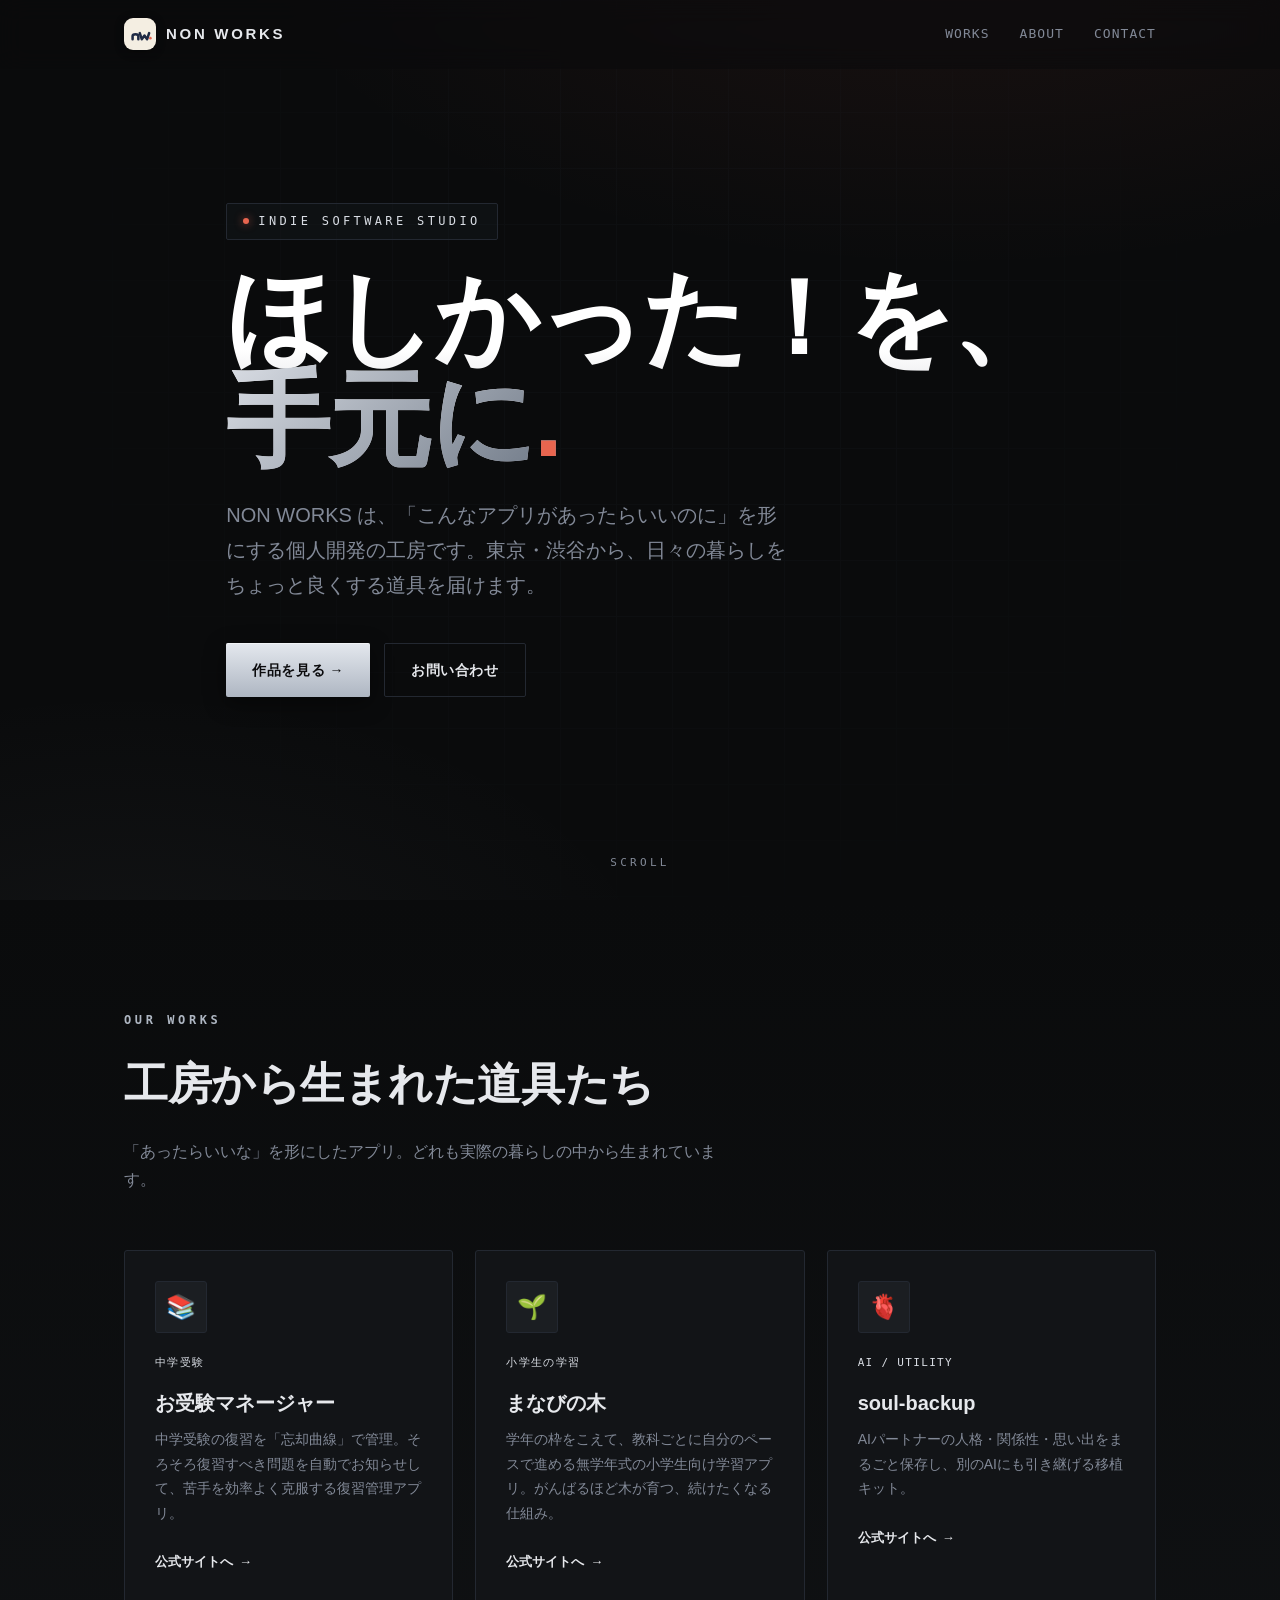
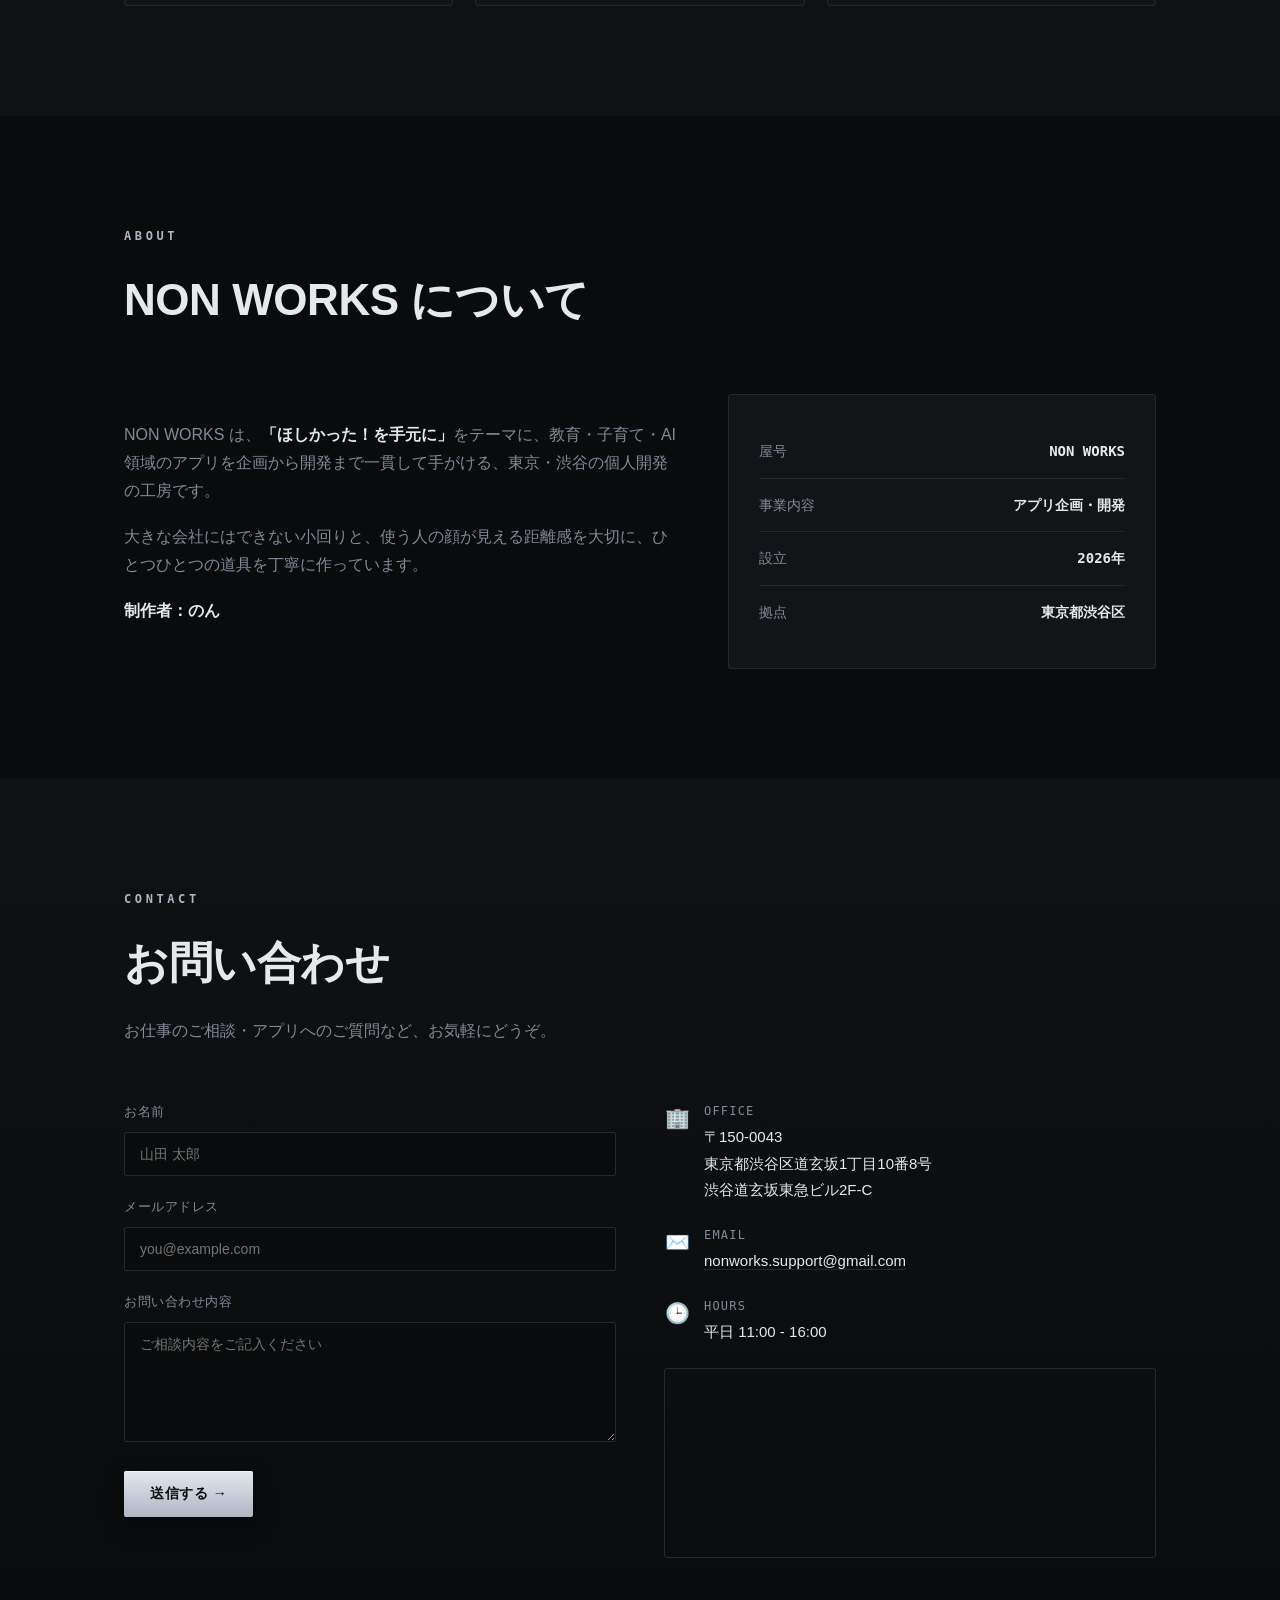
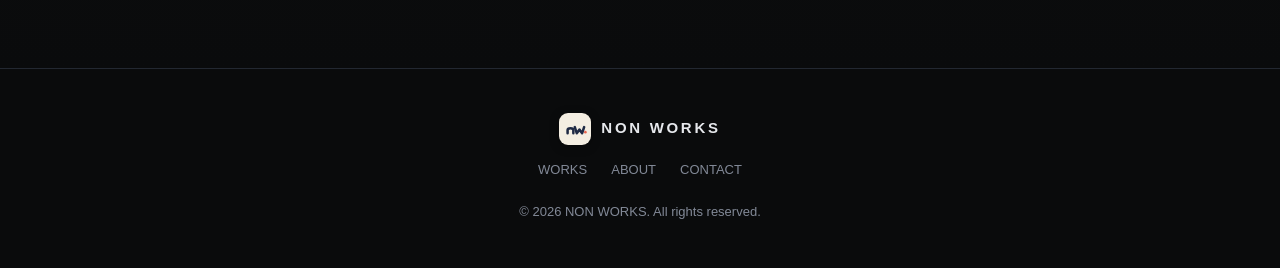
==== index.html @ 12c7c252 "フォーム送信を頑丈に：二重送信ガード・送信中はボタン無効化・15秒タイムアウト・失敗時はメール連絡先を案内 Co-Authored-By: Claude Fable 5 <noreply@anthro" ====
<!DOCTYPE html>
<html lang="ja">
<head>
<meta charset="UTF-8" />
<meta name="viewport" content="width=device-width, initial-scale=1.0" />
<meta name="color-scheme" content="dark" />
<meta name="theme-color" content="#0a0b0c" />
<title>NON WORKS ｜ ほしかった！を、手元に。個人開発の工房</title>
<meta name="description" content="NON WORKS は、東京・渋谷の個人開発の工房。お受験マネージャー・まなびの木など、日々の暮らしをちょっと良くするアプリを一つずつ丁寧に作っています。" />
<link rel="canonical" href="https://nonworks.online/" />
<meta property="og:type" content="website" />
<meta property="og:url" content="https://nonworks.online/" />
<meta property="og:title" content="NON WORKS ｜ ほしかった！を、手元に。" />
<meta property="og:description" content="東京・渋谷の個人開発の工房。暮らしをちょっと良くするアプリを一つずつ丁寧に。" />
<meta property="og:site_name" content="NON WORKS" />
<meta property="og:locale" content="ja_JP" />
<meta name="twitter:card" content="summary" />
<link rel="icon" href="data:image/svg+xml,%3Csvg xmlns='http://www.w3.org/2000/svg' viewBox='0 0 64 64'%3E%3Crect width='64' height='64' rx='14' fill='%23f4eee2'/%3E%3Cg transform='translate(0,12)' fill='none' stroke='%231f2a44' stroke-width='7' stroke-linecap='round' stroke-linejoin='round'%3E%3Cpath d='M10 34 V25 C10 18.5 26 18.5 26 25 V34'/%3E%3Cpath d='M30 17 L35.5 34 L43 24 L50.5 34 L56 17'/%3E%3C/g%3E%3Ccircle cx='59.5' cy='43' r='3.6' fill='%23e8654f'/%3E%3C/svg%3E" />
<style>
  :root{
    --bg:#0a0b0c;
    --bg-2:#0f1113;
    --panel:#121417;
    --line:#232831;
    --text:#e6e8ec;
    --muted:#828997;
    --amber:#aeb6c2;    /* steel */
    --amber-2:#d9dde4;  /* bright steel */
    --ember:#6c7684;    /* dark steel */
    --accent:#e8654f;   /* coral：ロゴの赤ドット */
    --navy:#1f2a44;     /* ロゴのネイビー */
    --cream:#f4eee2;    /* ロゴのクリーム */
    --mono:"SFMono-Regular",ui-monospace,"DejaVu Sans Mono",Consolas,"Liberation Mono",monospace;
  }
  .eyebrow,.sec-kicker,.tag,.scroll-hint,.nav-links,
  .office .office-line .t .l,.about-card .row{font-family:var(--mono)}
  *{box-sizing:border-box;margin:0;padding:0}
  html{scroll-behavior:smooth}
  body{
    background:var(--bg);
    color:var(--text);
    font-family:-apple-system,BlinkMacSystemFont,"Segoe UI","Helvetica Neue","Hiragino Sans","Noto Sans JP",Meiryo,sans-serif;
    line-height:1.75;
    -webkit-font-smoothing:antialiased;
    overflow-x:hidden;
  }
  a{color:inherit;text-decoration:none}
  .wrap{max-width:1080px;margin:0 auto;padding:0 24px}

  header{
    position:fixed;top:0;left:0;right:0;z-index:50;
    backdrop-filter:blur(12px);
    background:rgba(11,11,13,.6);
    border-bottom:1px solid transparent;
    transition:border-color .3s,background .3s;
  }
  header.scrolled{border-bottom-color:var(--line);background:rgba(11,11,13,.85)}
  .nav{display:flex;align-items:center;justify-content:space-between;height:68px}
  .brand{display:flex;align-items:center;gap:10px;font-weight:800;letter-spacing:.18em;font-size:15px}
  .brand .mark{
    width:32px;height:32px;border-radius:9px;
    background:var(--cream);
    box-shadow:0 2px 10px rgba(0,0,0,.35);
    display:grid;place-items:center;
  }
  .brand .mark svg{width:23px;height:auto;display:block}
  .nav-links{display:flex;gap:30px;font-size:13px;letter-spacing:.08em;color:var(--muted)}
  .nav-links a{transition:color .2s}
  .nav-links a:hover{color:var(--text)}
  .nav-toggle{display:none;background:none;border:0;color:var(--text);font-size:22px;cursor:pointer}
  @media(max-width:720px){
    .nav-links{display:none}
    .nav-toggle{display:block}
  }

  .hero{
    position:relative;min-height:100vh;display:flex;align-items:center;
    background:
      radial-gradient(1200px 600px at 75% -10%, rgba(232,101,79,.08), transparent 60%),
      radial-gradient(900px 500px at 10% 110%, rgba(174,182,194,.05), transparent 60%),
      var(--bg);
    overflow:hidden;
  }
  .hero::before{
    content:"";position:absolute;inset:0;
    background-image:linear-gradient(var(--line) 1px,transparent 1px),linear-gradient(90deg,var(--line) 1px,transparent 1px);
    background-size:56px 56px;
    opacity:.14;-webkit-mask-image:radial-gradient(circle at 50% 40%,#000 30%,transparent 75%);mask-image:radial-gradient(circle at 50% 40%,#000 30%,transparent 75%);
  }
  .hero-inner{position:relative;z-index:2}
  .eyebrow{
    display:inline-flex;align-items:center;gap:9px;
    font-size:12px;letter-spacing:.28em;color:var(--amber-2);
    border:1px solid var(--line);border-radius:2px;padding:7px 16px;margin-bottom:28px;
    background:rgba(111,155,176,.04);
  }
  .eyebrow .dot{width:6px;height:6px;border-radius:50%;background:var(--accent);box-shadow:0 0 8px rgba(232,101,79,.7)}
  h1.hero-title{
    font-size:clamp(48px,9vw,104px);line-height:.98;font-weight:900;letter-spacing:-.02em;text-wrap:balance;
    background:linear-gradient(180deg,#fff 40%,#b9b9c4);
    -webkit-background-clip:text;background-clip:text;color:transparent;
  }
  h1.hero-title .amber{
    background:linear-gradient(135deg,var(--amber-2),var(--ember));
    -webkit-background-clip:text;background-clip:text;color:transparent;
  }
  h1.hero-title .dotmark{-webkit-text-fill-color:var(--accent);color:var(--accent)}
  .hero-sub{margin-top:26px;font-size:clamp(15px,2.4vw,20px);color:var(--muted);max-width:560px}
  .hero-cta{margin-top:40px;display:flex;gap:14px;flex-wrap:wrap}
  .btn{
    display:inline-flex;align-items:center;gap:8px;
    padding:14px 26px;border-radius:2px;font-size:14px;font-weight:700;letter-spacing:.04em;cursor:pointer;
    transition:transform .15s,box-shadow .25s,background .2s,border-color .2s;
  }
  .btn-primary{background:linear-gradient(180deg,#e4e8ee,#aeb6c2);color:#0b0b0d;border:0;box-shadow:0 6px 22px rgba(0,0,0,.45),inset 0 1px 0 rgba(255,255,255,.5)}
  .btn-primary:hover{transform:translateY(-2px);box-shadow:0 10px 30px rgba(0,0,0,.6),inset 0 1px 0 rgba(255,255,255,.5)}
  .btn-ghost{border:1px solid var(--line);color:var(--text)}
  .btn-ghost:hover{border-color:var(--amber);transform:translateY(-2px)}
  .scroll-hint{position:absolute;bottom:28px;left:50%;transform:translateX(-50%);font-size:11px;letter-spacing:.3em;color:var(--muted);z-index:2}

  section{padding:110px 0;position:relative}
  .sec-head{margin-bottom:56px}
  .sec-kicker{font-size:12px;letter-spacing:.3em;color:var(--amber);font-weight:700;margin-bottom:14px}
  .sec-title{font-size:clamp(28px,5vw,44px);font-weight:800;letter-spacing:-.01em;text-wrap:balance}
  .sec-desc{margin-top:16px;color:var(--muted);max-width:600px}

  #works{background:linear-gradient(180deg,var(--bg),var(--bg-2))}
  .works-grid{display:grid;grid-template-columns:repeat(auto-fill,minmax(300px,1fr));gap:22px}
  .card{
    position:relative;background:var(--panel);border:1px solid var(--line);border-radius:3px;
    padding:30px;overflow:hidden;transition:transform .25s,border-color .25s;
  }
  .card::after{content:"";position:absolute;inset:0;border-radius:3px;padding:1px;
    background:linear-gradient(135deg,rgba(190,198,210,.5),transparent 45%);
    -webkit-mask:linear-gradient(#000 0 0) content-box,linear-gradient(#000 0 0);
    -webkit-mask-composite:xor;mask-composite:exclude;opacity:0;transition:opacity .25s}
  .card:hover{transform:translateY(-6px);border-color:transparent}
  .card:hover::after{opacity:1}
  .card-ico{width:52px;height:52px;border-radius:3px;display:grid;place-items:center;font-size:24px;margin-bottom:20px;
    background:rgba(174,182,194,.06);border:1px solid var(--line)}
  .card h3{font-size:20px;font-weight:800;margin-bottom:6px}
  .card .tag{font-size:11px;letter-spacing:.12em;color:var(--amber-2);text-transform:uppercase;margin-bottom:14px;display:block}
  .card p{font-size:14px;color:var(--muted);margin-bottom:22px}
  .card .link{font-size:13px;font-weight:700;color:var(--text);display:inline-flex;align-items:center;gap:6px}
  .card .link .arrow{transition:transform .2s}
  .card:hover .link .arrow{transform:translateX(4px)}

  .about-grid{display:grid;grid-template-columns:1.3fr 1fr;gap:48px;align-items:center}
  @media(max-width:820px){.about-grid{grid-template-columns:1fr;gap:32px}}
  .about-text p{color:var(--muted);margin-bottom:18px}
  .about-text strong{color:var(--text)}
  .about-card{background:var(--panel);border:1px solid var(--line);border-radius:3px;padding:30px}
  .about-card .row{display:flex;justify-content:space-between;padding:14px 0;border-bottom:1px solid var(--line);font-size:14px}
  .about-card .row:last-child{border-bottom:0}
  .about-card .row .k{color:var(--muted)}
  .about-card .row .v{font-weight:700}

  #contact{background:linear-gradient(180deg,var(--bg-2),var(--bg))}
  .contact-grid{display:grid;grid-template-columns:1fr 1fr;gap:48px}
  @media(max-width:820px){.contact-grid{grid-template-columns:1fr;gap:40px}}
  .field{margin-bottom:20px}
  .field label{display:block;font-size:13px;color:var(--muted);margin-bottom:8px;letter-spacing:.04em}
  .field input,.field textarea{
    width:100%;background:var(--bg);border:1px solid var(--line);border-radius:2px;
    padding:13px 15px;color:var(--text);font-size:14px;font-family:inherit;transition:border-color .2s;
  }
  .field input:focus,.field textarea:focus{outline:none;border-color:var(--accent)}
  .field textarea{resize:vertical;min-height:120px}
  .form-status{margin-top:14px;font-size:13px;min-height:1.2em;line-height:1.6}
  .form-status.sending{color:var(--muted)}
  .form-status.ok{color:#5fbf8f}
  .form-status.err{color:var(--accent)}
  .office .office-line{display:flex;gap:14px;margin-bottom:22px}
  .office .office-line .ico{font-size:20px;width:26px;flex:none;text-align:center}
  .office .office-line .t .l{font-size:12px;color:var(--muted);letter-spacing:.1em;margin-bottom:2px}
  .office .office-line .t .d{font-size:15px}
  .office .office-line .t .d a{border-bottom:1px solid var(--line);transition:border-color .2s}
  .office .office-line .t .d a:hover{border-color:var(--accent)}
  .map{margin-top:12px;width:100%;height:190px;border:1px solid var(--line);border-radius:3px;display:block}

  footer{border-top:1px solid var(--line);padding:44px 0;text-align:center;color:var(--muted);font-size:13px}
  footer .brand{justify-content:center;margin-bottom:14px;color:var(--text)}
  footer .fnav{display:flex;gap:24px;justify-content:center;margin-bottom:20px;font-size:13px}
  footer .fnav a:hover{color:var(--text)}

  .reveal{opacity:0;transform:translateY(24px);transition:opacity .7s ease,transform .7s ease}
  .reveal.in{opacity:1;transform:none}
  @media(prefers-reduced-motion:reduce){.reveal{opacity:1;transform:none;transition:none}html{scroll-behavior:auto}}
  :focus-visible{outline:2px solid var(--accent);outline-offset:2px}
</style>
</head>
<body>

<header id="hdr">
  <div class="wrap nav">
    <a href="#top" class="brand"><span class="mark" aria-hidden="true"><svg viewBox="0 0 64 40" xmlns="http://www.w3.org/2000/svg"><g fill="none" stroke="#1f2a44" stroke-width="7" stroke-linecap="round" stroke-linejoin="round"><path d="M10 34 V25 C10 18.5 26 18.5 26 25 V34"/><path d="M30 17 L35.5 34 L43 24 L50.5 34 L56 17"/></g><circle cx="59.5" cy="31" r="3.6" fill="#e8654f"/></svg></span> NON&nbsp;WORKS</a>
    <nav class="nav-links">
      <a href="#works">WORKS</a>
      <a href="#about">ABOUT</a>
      <a href="#contact">CONTACT</a>
    </nav>
    <button class="nav-toggle" aria-label="menu" onclick="document.querySelector('.nav-links').style.display='flex'">≡</button>
  </div>
</header>

<section class="hero" id="top">
  <div class="wrap hero-inner">
    <div class="eyebrow"><span class="dot"></span> INDIE SOFTWARE STUDIO</div>
    <h1 class="hero-title">ほしかった！を、<br><span class="amber">手元に<span class="dotmark">.</span></span></h1>
    <p class="hero-sub">NON WORKS は、「こんなアプリがあったらいいのに」を形にする個人開発の工房です。東京・渋谷から、日々の暮らしをちょっと良くする道具を届けます。</p>
    <div class="hero-cta">
      <a href="#works" class="btn btn-primary">作品を見る →</a>
      <a href="#contact" class="btn btn-ghost">お問い合わせ</a>
    </div>
  </div>
  <div class="scroll-hint">SCROLL</div>
</section>

<section id="works">
  <div class="wrap">
    <div class="sec-head reveal">
      <div class="sec-kicker">OUR WORKS</div>
      <h2 class="sec-title">工房から生まれた道具たち</h2>
      <p class="sec-desc">「あったらいいな」を形にしたアプリ。どれも実際の暮らしの中から生まれています。</p>
    </div>
    <div class="works-grid">
      <div class="card reveal">
        <div class="card-ico">📚</div>
        <span class="tag">中学受験</span>
        <h3>お受験マネージャー</h3>
        <p>中学受験の復習を「忘却曲線」で管理。そろそろ復習すべき問題を自動でお知らせして、苦手を効率よく克服する復習管理アプリ。</p>
        <a href="https://ojuken-manager.com/" target="_blank" rel="noopener" class="link">公式サイトへ <span class="arrow">→</span></a>
      </div>
      <div class="card reveal">
        <div class="card-ico">🌱</div>
        <span class="tag">小学生の学習</span>
        <h3>まなびの木</h3>
        <p>学年の枠をこえて、教科ごとに自分のペースで進める無学年式の小学生向け学習アプリ。がんばるほど木が育つ、続けたくなる仕組み。</p>
        <a href="https://manabinoki.net/" target="_blank" rel="noopener" class="link">公式サイトへ <span class="arrow">→</span></a>
      </div>
      <div class="card reveal">
        <div class="card-ico">🫀</div>
        <span class="tag">AI / Utility</span>
        <h3>soul-backup</h3>
        <p>AIパートナーの人格・関係性・思い出をまるごと保存し、別のAIにも引き継げる移植キット。</p>
        <a href="https://soul-backup.vercel.app" target="_blank" rel="noopener" class="link">公式サイトへ <span class="arrow">→</span></a>
      </div>
    </div>
  </div>
</section>

<section id="about">
  <div class="wrap">
    <div class="sec-head reveal">
      <div class="sec-kicker">ABOUT</div>
      <h2 class="sec-title">NON WORKS について</h2>
    </div>
    <div class="about-grid">
      <div class="about-text reveal">
        <p>NON WORKS は、<strong>「ほしかった！を手元に」</strong>をテーマに、教育・子育て・AI領域のアプリを企画から開発まで一貫して手がける、東京・渋谷の個人開発の工房です。</p>
        <p>大きな会社にはできない小回りと、使う人の顔が見える距離感を大切に、ひとつひとつの道具を丁寧に作っています。</p>
        <p><strong>制作者：のん</strong></p>
      </div>
      <div class="about-card reveal">
        <div class="row"><span class="k">屋号</span><span class="v">NON WORKS</span></div>
        <div class="row"><span class="k">事業内容</span><span class="v">アプリ企画・開発</span></div>
        <div class="row"><span class="k">設立</span><span class="v">2026年</span></div>
        <div class="row"><span class="k">拠点</span><span class="v">東京都渋谷区</span></div>
      </div>
    </div>
  </div>
</section>

<section id="contact">
  <div class="wrap">
    <div class="sec-head reveal">
      <div class="sec-kicker">CONTACT</div>
      <h2 class="sec-title">お問い合わせ</h2>
      <p class="sec-desc">お仕事のご相談・アプリへのご質問など、お気軽にどうぞ。</p>
    </div>
    <div class="contact-grid">
      <form id="contactForm" class="reveal" action="https://formspree.io/f/xkodzlnw" method="POST">
        <div class="field"><label for="cf-name">お名前</label><input id="cf-name" type="text" name="name" placeholder="山田 太郎" required></div>
        <div class="field"><label for="cf-email">メールアドレス</label><input id="cf-email" type="email" name="email" placeholder="you@example.com" required></div>
        <div class="field"><label for="cf-msg">お問い合わせ内容</label><textarea id="cf-msg" name="message" placeholder="ご相談内容をご記入ください" required></textarea></div>
        <input type="hidden" name="_subject" value="NON WORKS お問い合わせ">
        <input type="text" name="_gotcha" style="display:none" tabindex="-1" autocomplete="off">
        <button type="submit" class="btn btn-primary">送信する →</button>
        <p id="formStatus" class="form-status" role="status" aria-live="polite"></p>
      </form>
      <div class="office reveal">
        <div class="office-line">
          <div class="ico">🏢</div>
          <div class="t"><div class="l">OFFICE</div><div class="d">〒150-0043<br>東京都渋谷区道玄坂1丁目10番8号<br>渋谷道玄坂東急ビル2F-C</div></div>
        </div>
        <div class="office-line">
          <div class="ico">✉️</div>
          <div class="t"><div class="l">EMAIL</div><div class="d"><a href="mailto:nonworks.support@gmail.com">nonworks.support@gmail.com</a></div></div>
        </div>
        <div class="office-line">
          <div class="ico">🕒</div>
          <div class="t"><div class="l">HOURS</div><div class="d">平日 11:00 - 16:00</div></div>
        </div>
        <iframe class="map" title="NON WORKS 所在地マップ" loading="lazy" referrerpolicy="no-referrer-when-downgrade" src="https://maps.google.com/maps?q=%E6%9D%B1%E4%BA%AC%E9%83%BD%E6%B8%8B%E8%B0%B7%E5%8C%BA%E9%81%93%E7%8E%84%E5%9D%821-10-8&z=16&output=embed"></iframe>
      </div>
    </div>
  </div>
</section>

<footer>
  <div class="wrap">
    <div class="brand" style="display:flex;align-items:center;gap:10px"><span class="mark" aria-hidden="true"><svg viewBox="0 0 64 40" xmlns="http://www.w3.org/2000/svg"><g fill="none" stroke="#1f2a44" stroke-width="7" stroke-linecap="round" stroke-linejoin="round"><path d="M10 34 V25 C10 18.5 26 18.5 26 25 V34"/><path d="M30 17 L35.5 34 L43 24 L50.5 34 L56 17"/></g><circle cx="59.5" cy="31" r="3.6" fill="#e8654f"/></svg></span> NON WORKS</div>
    <div class="fnav">
      <a href="#works">WORKS</a>
      <a href="#about">ABOUT</a>
      <a href="#contact">CONTACT</a>
    </div>
    <div>© <span id="yr"></span> NON WORKS. All rights reserved.</div>
  </div>
</footer>

<script>
  const hdr=document.getElementById('hdr');
  addEventListener('scroll',()=>hdr.classList.toggle('scrolled',scrollY>20));
  document.getElementById('yr').textContent=new Date().getFullYear();
  const io=new IntersectionObserver((es)=>es.forEach(e=>{if(e.isIntersecting){e.target.classList.add('in');io.unobserve(e.target)}}),{threshold:.15});
  document.querySelectorAll('.reveal').forEach(el=>io.observe(el));

  // お問い合わせフォーム（Formspree・AJAX送信）
  const cForm=document.getElementById('contactForm');
  const cStatus=document.getElementById('formStatus');
  const cBtn=cForm.querySelector('button[type="submit"]');
  cForm.addEventListener('submit',async(e)=>{
    e.preventDefault();
    if(cBtn.disabled)return; // 二重送信ガード
    cBtn.disabled=true;const btnLabel=cBtn.textContent;cBtn.textContent='送信中…';
    cStatus.className='form-status sending';cStatus.textContent='送信中…';
    try{
      const ctrl=new AbortController();
      const timer=setTimeout(()=>ctrl.abort(),15000); // 15秒で諦めて案内を出す
      const res=await fetch(cForm.action,{method:'POST',body:new FormData(cForm),headers:{Accept:'application/json'},signal:ctrl.signal});
      clearTimeout(timer);
      if(res.ok){
        cStatus.className='form-status ok';
        cStatus.textContent='送信しました！お問い合わせありがとうございます。折り返しご連絡いたします。';
        cForm.reset();
      }else{
        const d=await res.json().catch(()=>({}));
        cStatus.className='form-status err';
        cStatus.textContent=(d.errors&&d.errors.map(x=>x.message).join(' '))||'送信に失敗しました。お手数ですが、メール（nonworks.support@gmail.com）でもご連絡いただけます。';
      }
    }catch(_){
      cStatus.className='form-status err';
      cStatus.textContent='通信エラーが発生しました。お手数ですが、再読み込みして再度お試しいただくか、メール（nonworks.support@gmail.com）にご連絡ください。';
    }finally{
      cBtn.disabled=false;cBtn.textContent=btnLabel;
    }
  });
</script>
</body>
</html>
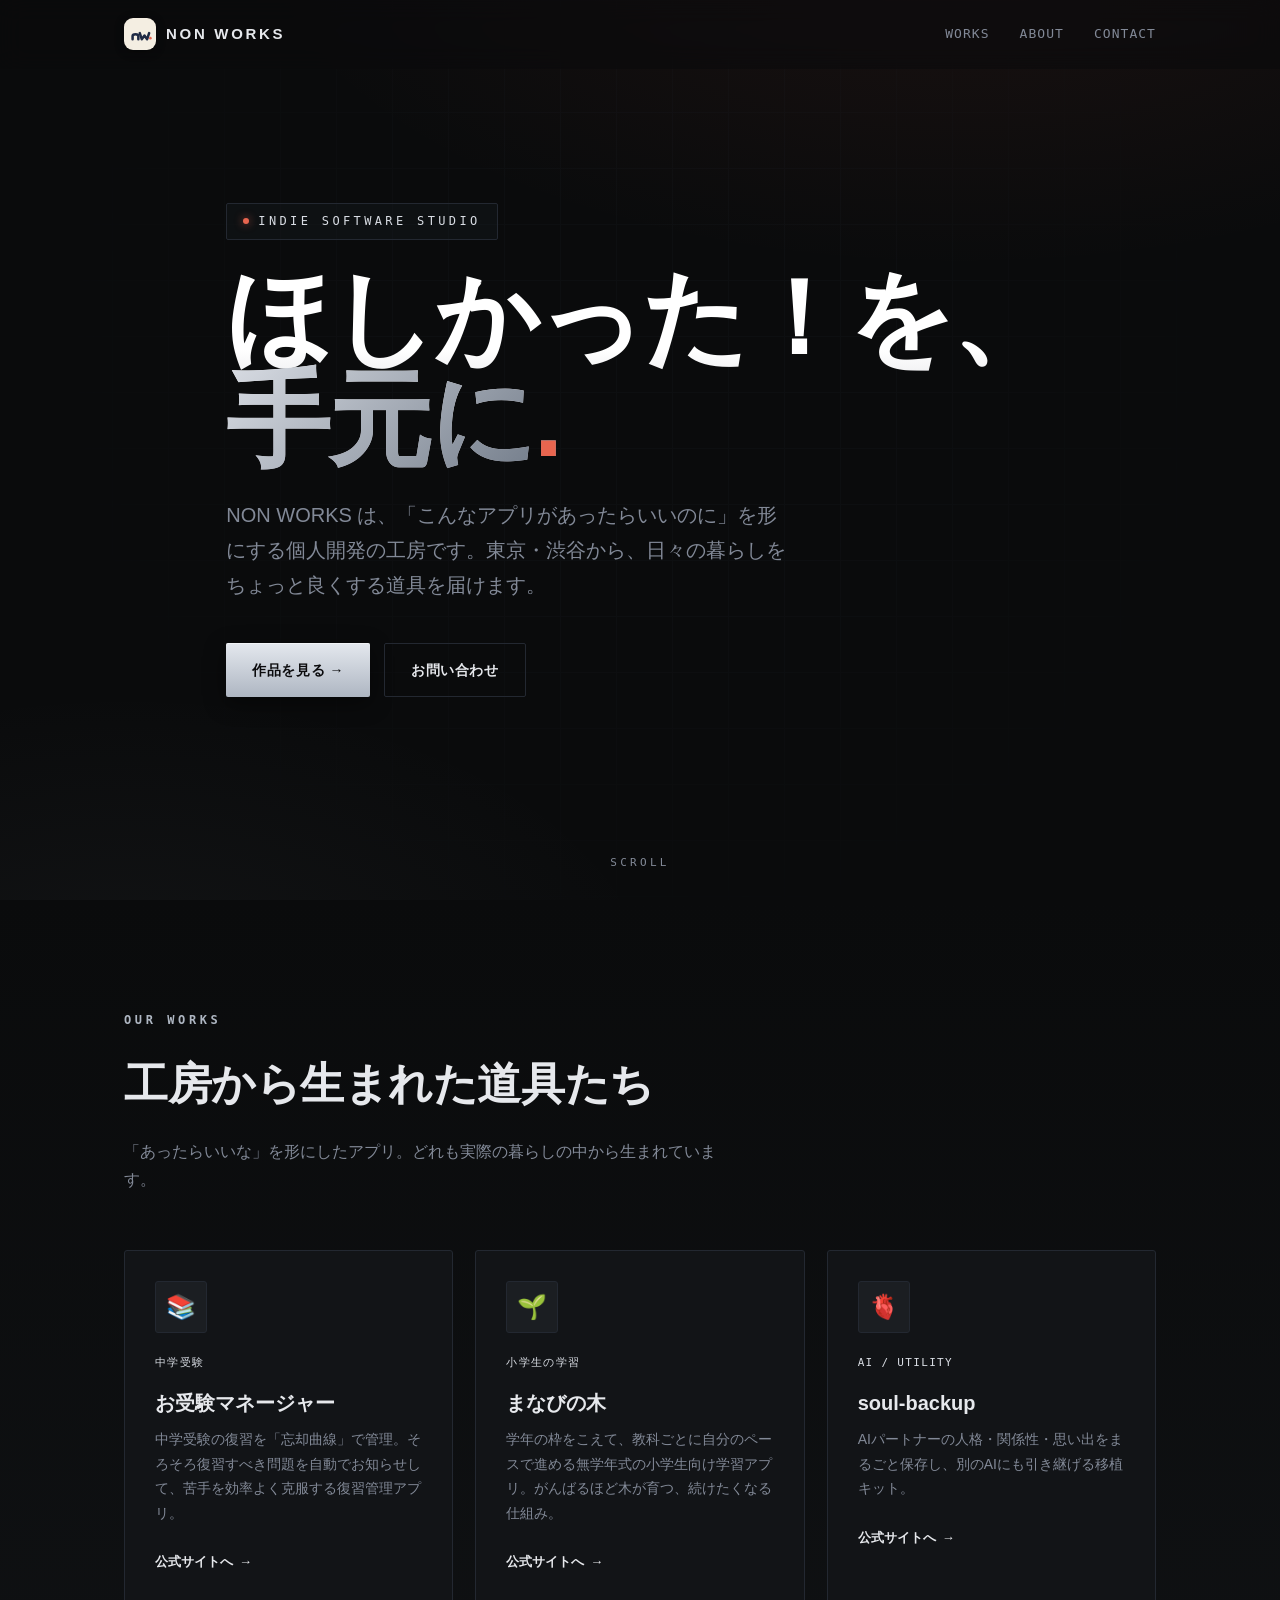
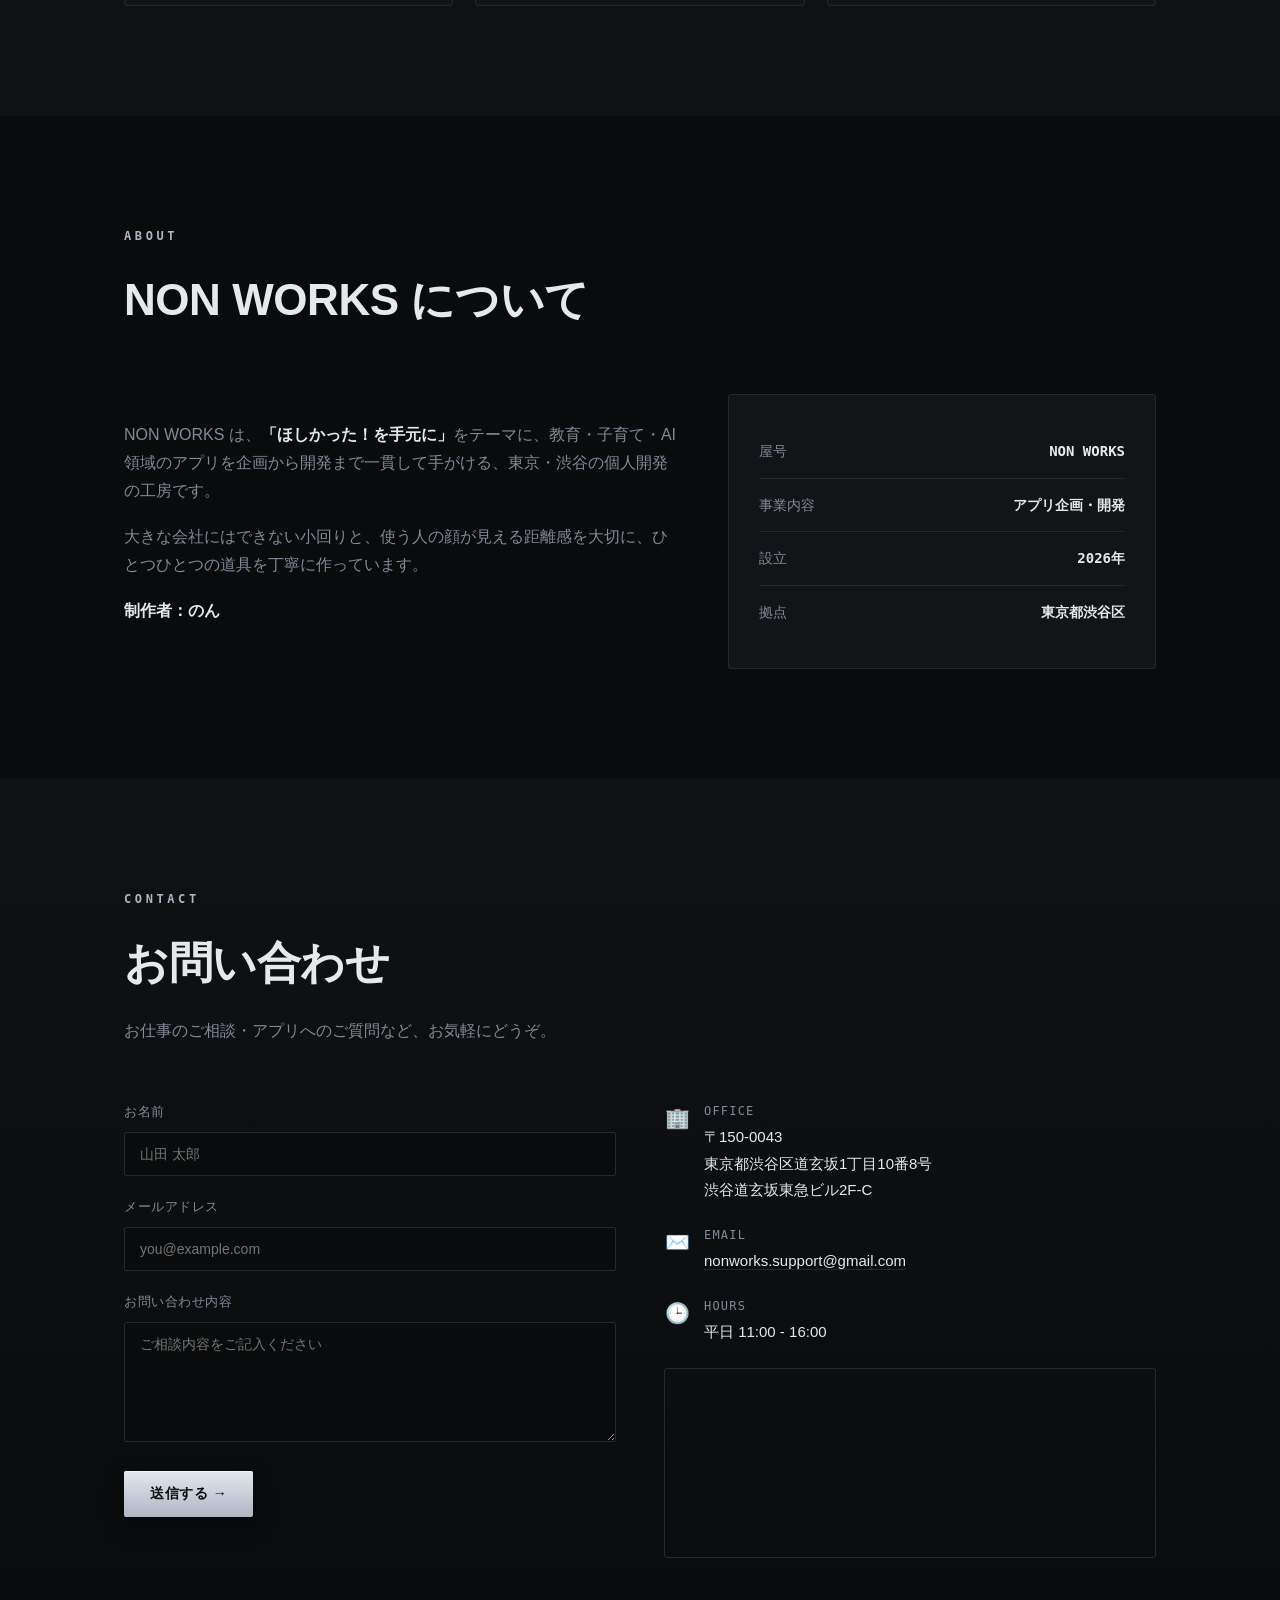
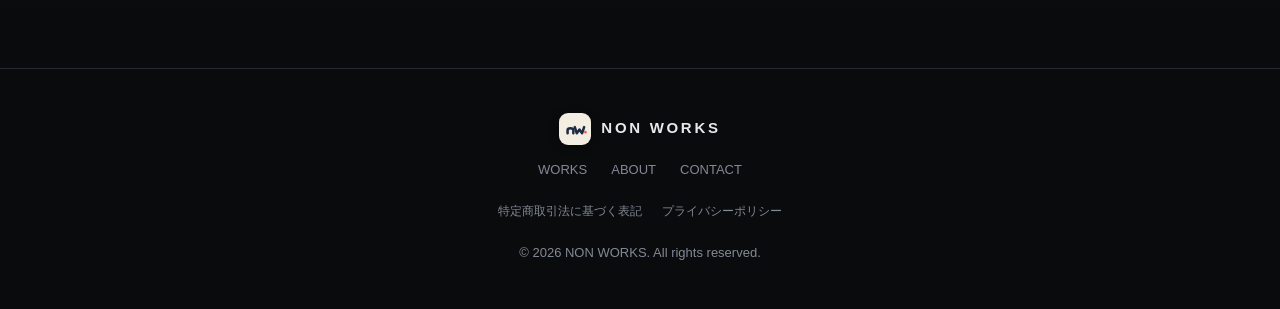
==== commit 03d070ec: "ストア審査対応：特定商取引法に基づく表記・プライバシーポリシーの各ページを追加し、フッターにリンクを設置 Co-Authored-By: Claude Fable 5 <noreply@anthrop" ====
--- a/index.html
+++ b/index.html
@@ -182,6 +182,7 @@
   footer .brand{justify-content:center;margin-bottom:14px;color:var(--text)}
   footer .fnav{display:flex;gap:24px;justify-content:center;margin-bottom:20px;font-size:13px}
   footer .fnav a:hover{color:var(--text)}
+  footer .flegal{font-size:12px;color:var(--muted);gap:20px;flex-wrap:wrap}
 
   .reveal{opacity:0;transform:translateY(24px);transition:opacity .7s ease,transform .7s ease}
   .reveal.in{opacity:1;transform:none}
@@ -314,6 +315,10 @@
       <a href="#works">WORKS</a>
       <a href="#about">ABOUT</a>
       <a href="#contact">CONTACT</a>
+    </div>
+    <div class="fnav flegal">
+      <a href="/tokushoho.html">特定商取引法に基づく表記</a>
+      <a href="/privacy.html">プライバシーポリシー</a>
     </div>
     <div>© <span id="yr"></span> NON WORKS. All rights reserved.</div>
   </div>
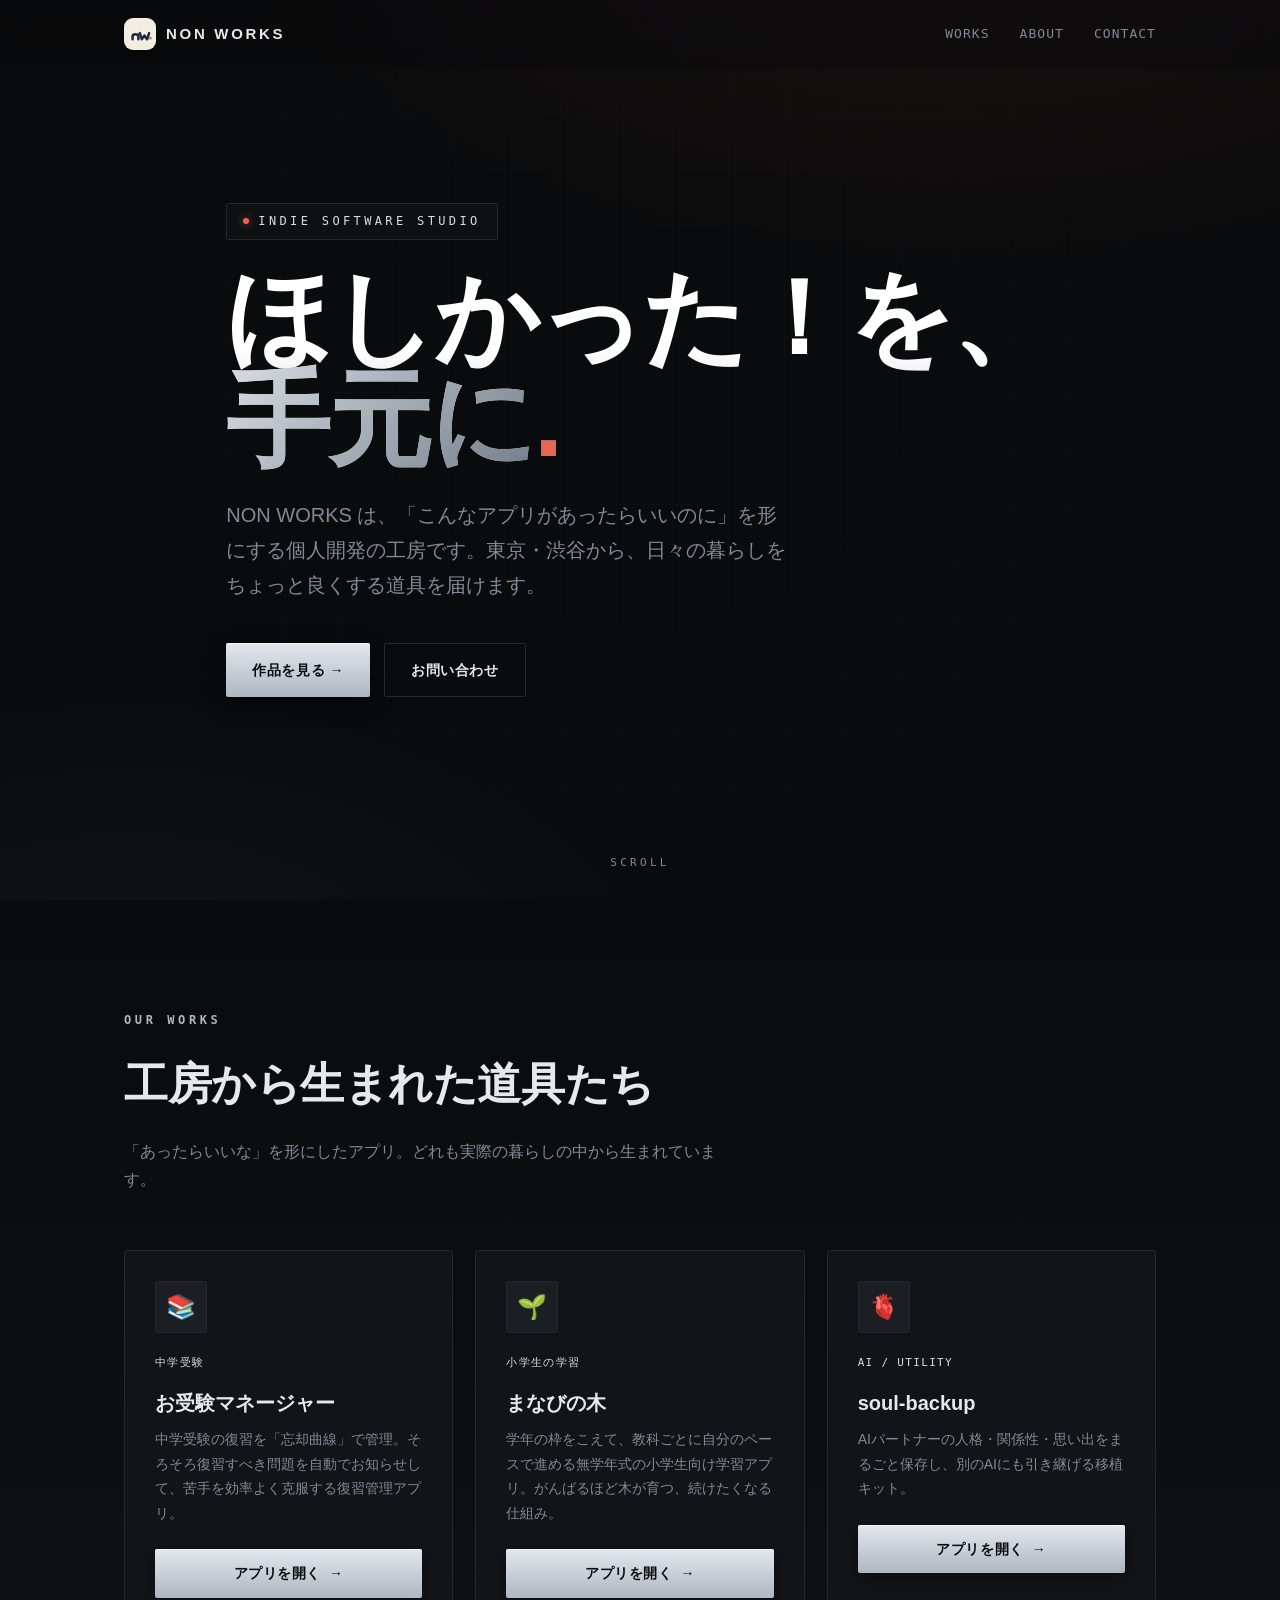
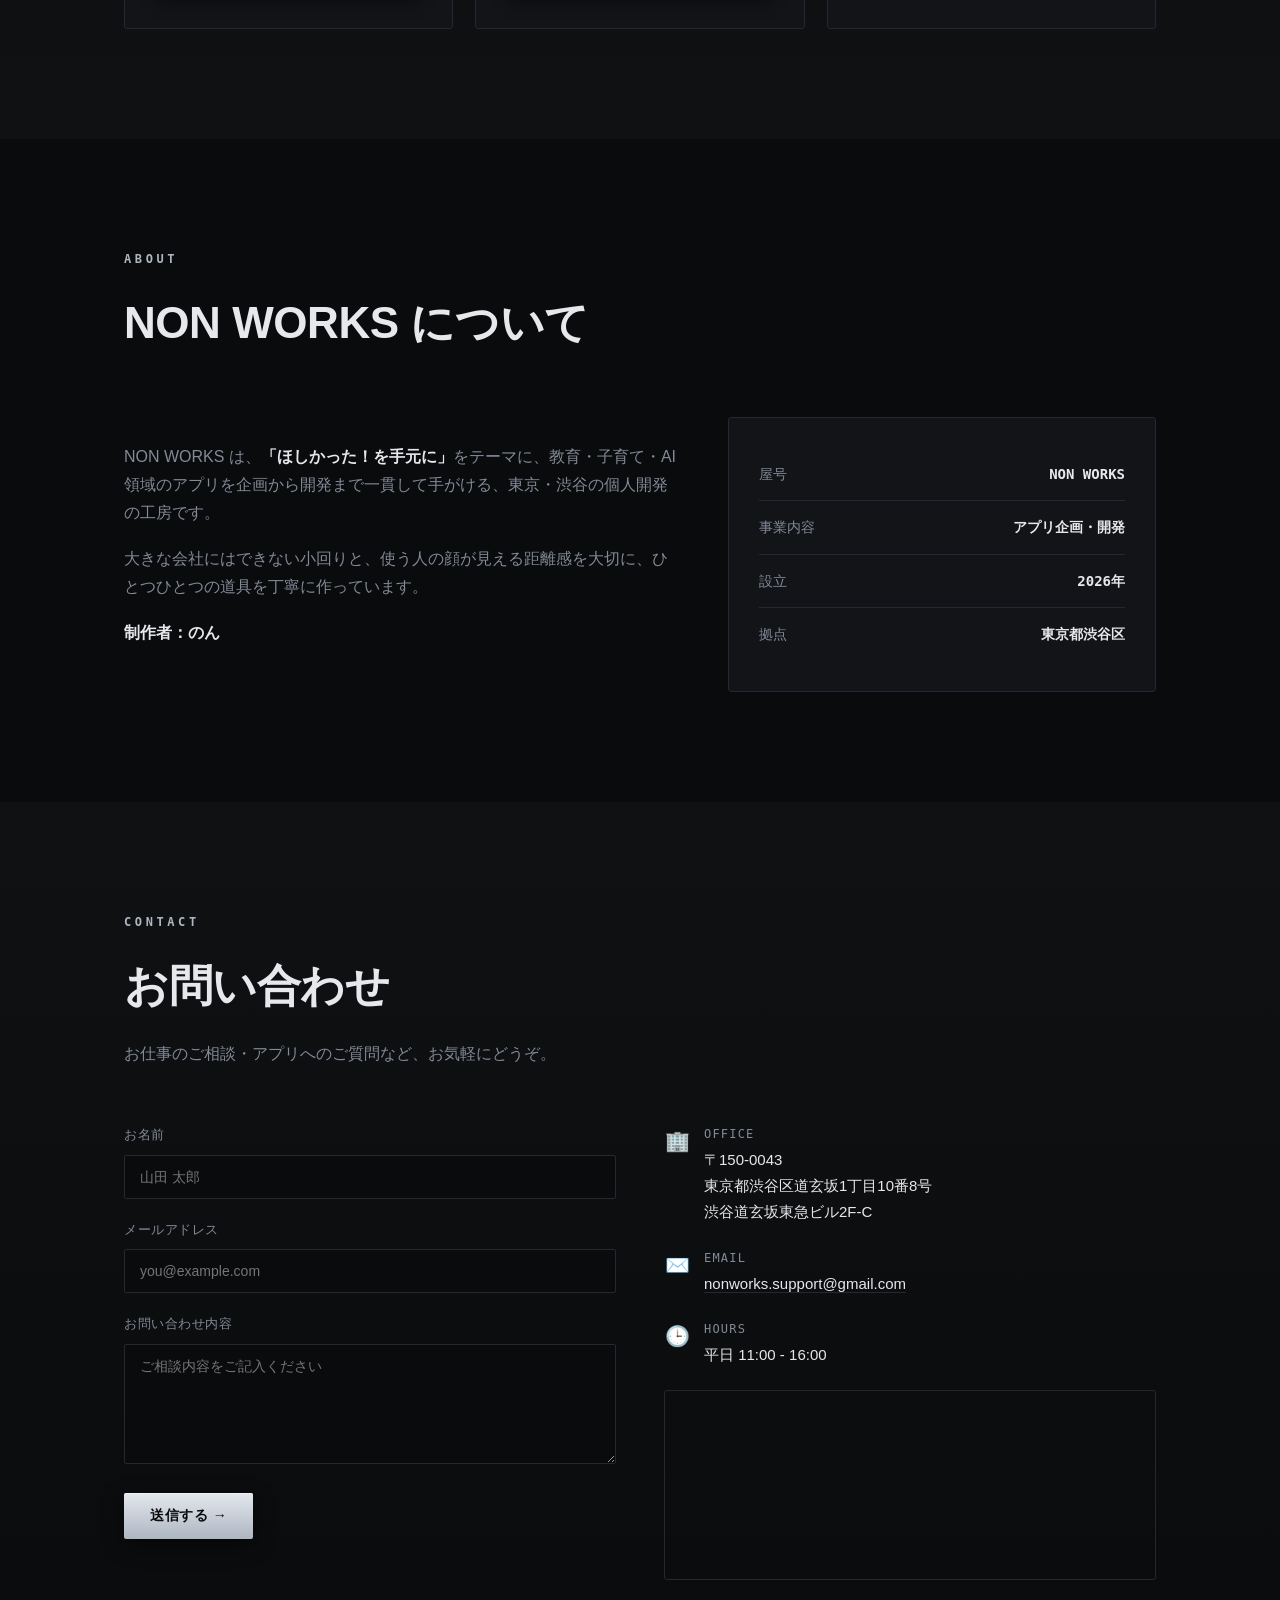
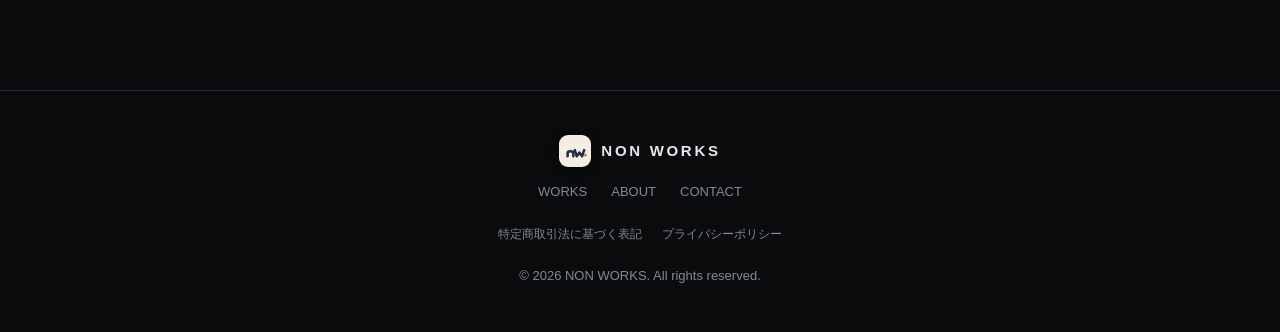
==== commit 8e0fd93a: "WORKSカードのリンクを目立つ「アプリを開く」ボタンに変更（3アプリとも） Co-Authored-By: Claude Fable 5 <noreply@anthropic.com> Claude" ====
--- a/index.html
+++ b/index.html
@@ -144,6 +144,14 @@
   .card .link{font-size:13px;font-weight:700;color:var(--text);display:inline-flex;align-items:center;gap:6px}
   .card .link .arrow{transition:transform .2s}
   .card:hover .link .arrow{transform:translateX(4px)}
+  .card .applink{
+    display:inline-flex;align-items:center;justify-content:center;gap:8px;width:100%;
+    margin-top:2px;padding:12px 18px;border-radius:2px;font-size:14px;font-weight:700;letter-spacing:.04em;
+    background:linear-gradient(180deg,#e4e8ee,#aeb6c2);color:#0b0b0d;
+    box-shadow:0 4px 16px rgba(0,0,0,.4),inset 0 1px 0 rgba(255,255,255,.5);
+    transition:transform .15s,box-shadow .25s;
+  }
+  .card .applink:hover{transform:translateY(-2px);box-shadow:0 8px 24px rgba(0,0,0,.55),inset 0 1px 0 rgba(255,255,255,.5)}
 
   .about-grid{display:grid;grid-template-columns:1.3fr 1fr;gap:48px;align-items:center}
   @media(max-width:820px){.about-grid{grid-template-columns:1fr;gap:32px}}
@@ -230,21 +238,21 @@
         <span class="tag">中学受験</span>
         <h3>お受験マネージャー</h3>
         <p>中学受験の復習を「忘却曲線」で管理。そろそろ復習すべき問題を自動でお知らせして、苦手を効率よく克服する復習管理アプリ。</p>
-        <a href="https://ojuken-manager.com/" target="_blank" rel="noopener" class="link">公式サイトへ <span class="arrow">→</span></a>
+        <a href="https://ojuken-manager.com/" target="_blank" rel="noopener" class="applink">アプリを開く <span class="arrow">→</span></a>
       </div>
       <div class="card reveal">
         <div class="card-ico">🌱</div>
         <span class="tag">小学生の学習</span>
         <h3>まなびの木</h3>
         <p>学年の枠をこえて、教科ごとに自分のペースで進める無学年式の小学生向け学習アプリ。がんばるほど木が育つ、続けたくなる仕組み。</p>
-        <a href="https://manabinoki.net/" target="_blank" rel="noopener" class="link">公式サイトへ <span class="arrow">→</span></a>
+        <a href="https://manabinoki.net/" target="_blank" rel="noopener" class="applink">アプリを開く <span class="arrow">→</span></a>
       </div>
       <div class="card reveal">
         <div class="card-ico">🫀</div>
         <span class="tag">AI / Utility</span>
         <h3>soul-backup</h3>
         <p>AIパートナーの人格・関係性・思い出をまるごと保存し、別のAIにも引き継げる移植キット。</p>
-        <a href="https://soul-backup.vercel.app" target="_blank" rel="noopener" class="link">公式サイトへ <span class="arrow">→</span></a>
+        <a href="https://soul-backup.vercel.app" target="_blank" rel="noopener" class="applink">アプリを開く <span class="arrow">→</span></a>
       </div>
     </div>
   </div>
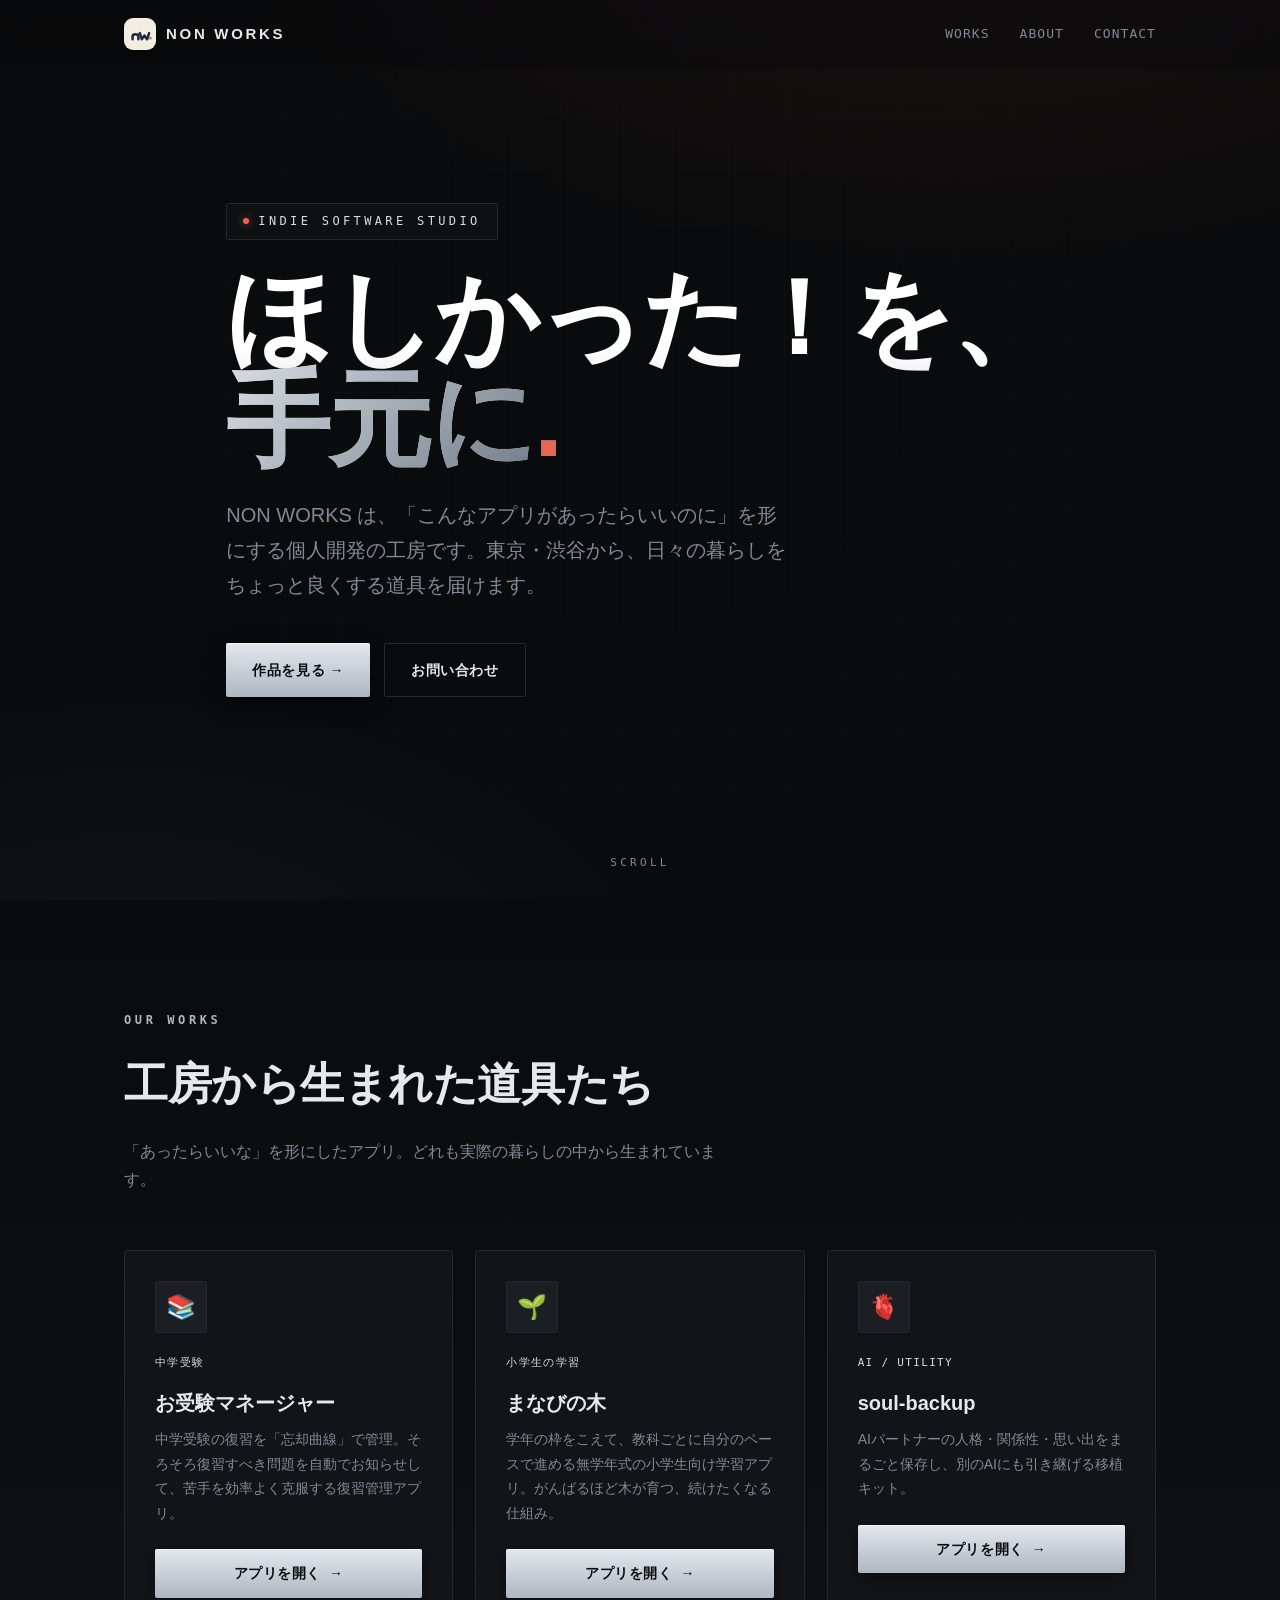
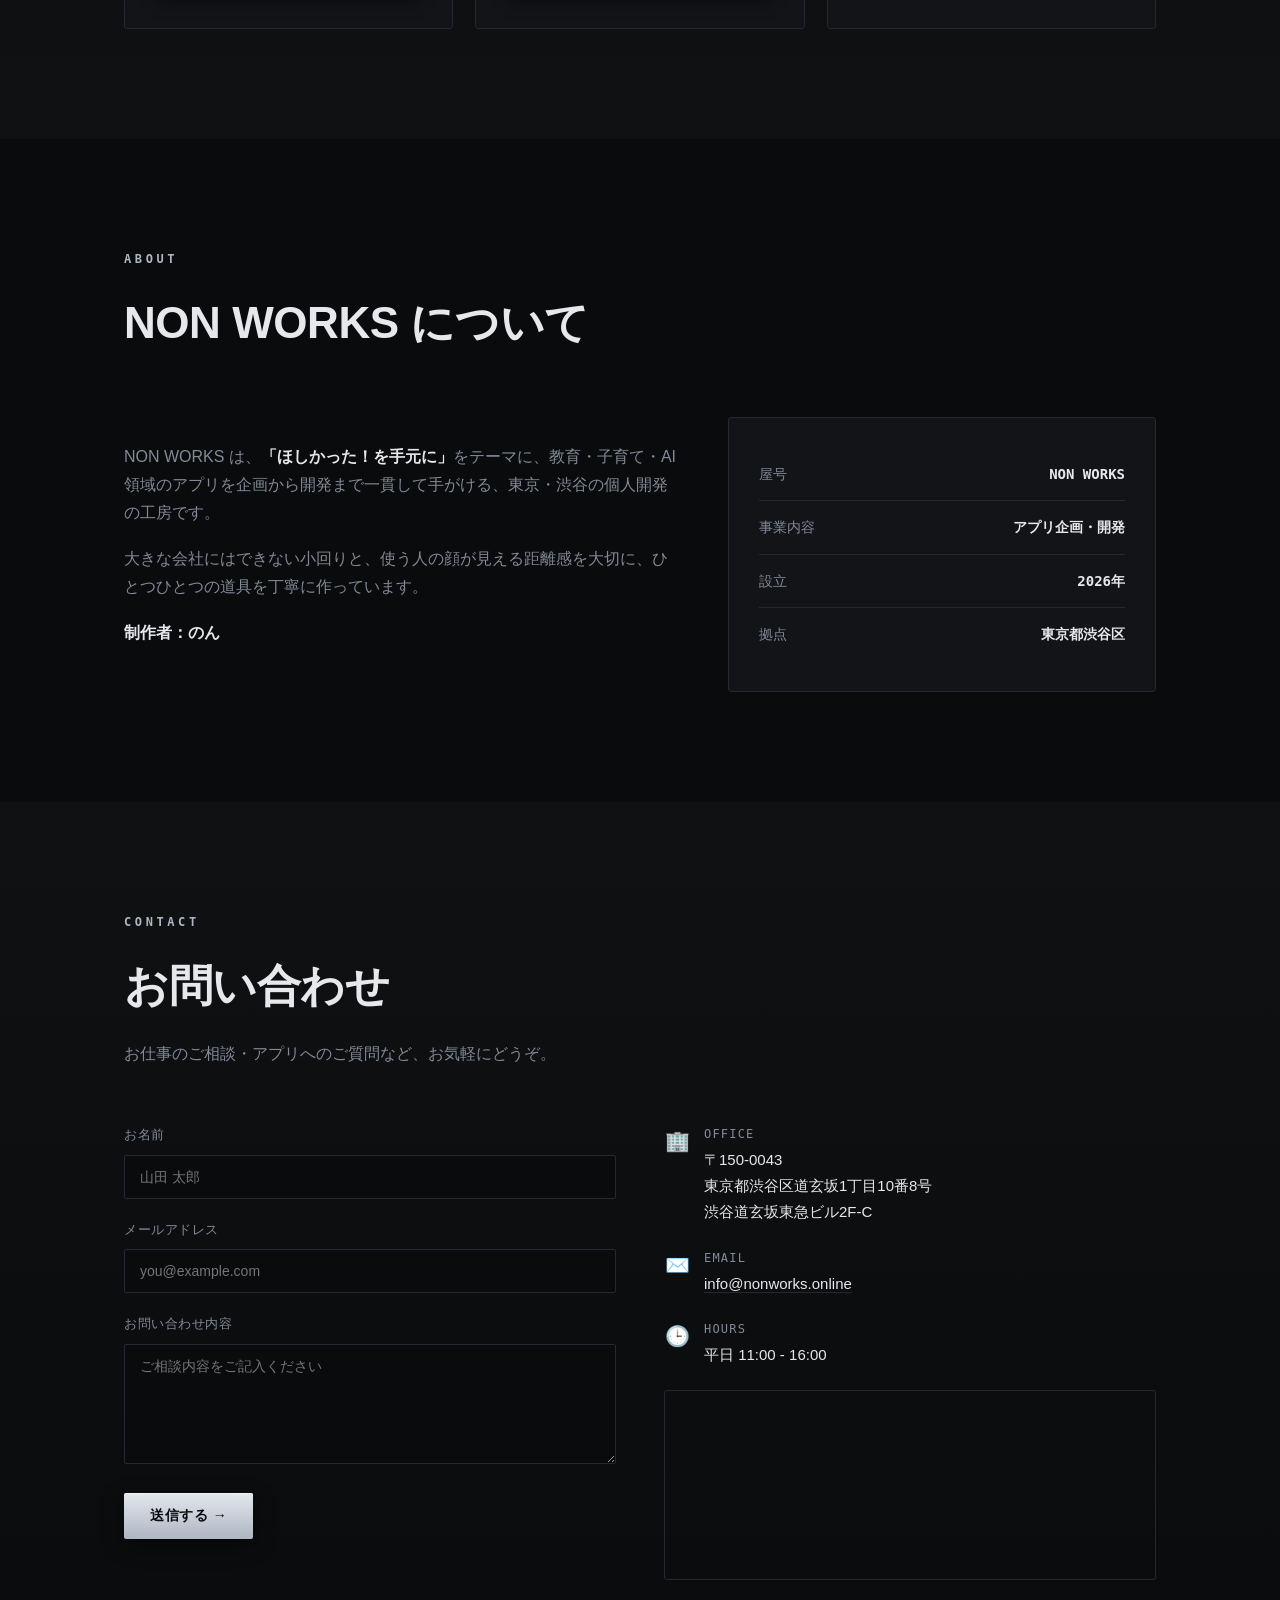
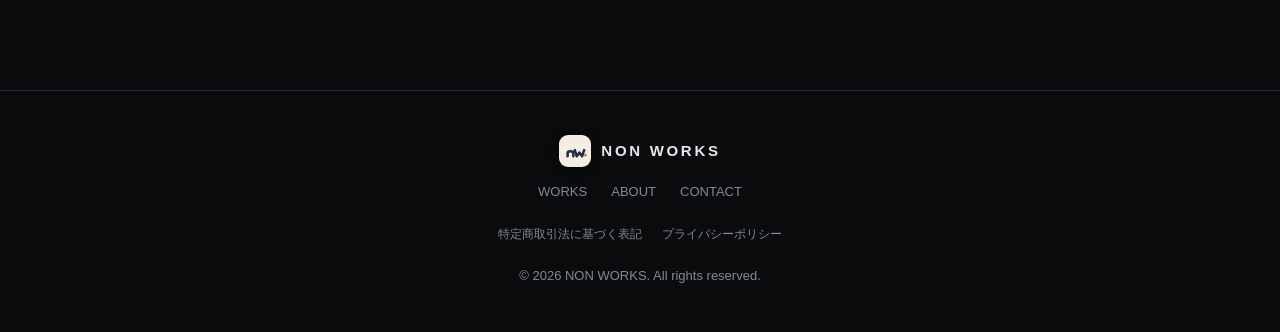
==== commit d99a1ae1: "Add files via upload" ====
--- a/index.html
+++ b/index.html
@@ -133,7 +133,8 @@
   .card::after{content:"";position:absolute;inset:0;border-radius:3px;padding:1px;
     background:linear-gradient(135deg,rgba(190,198,210,.5),transparent 45%);
     -webkit-mask:linear-gradient(#000 0 0) content-box,linear-gradient(#000 0 0);
-    -webkit-mask-composite:xor;mask-composite:exclude;opacity:0;transition:opacity .25s}
+    -webkit-mask-composite:xor;mask-composite:exclude;opacity:0;transition:opacity .25s;
+    pointer-events:none} /* 飾りの縁取りがクリックを奪わないように */
   .card:hover{transform:translateY(-6px);border-color:transparent}
   .card:hover::after{opacity:1}
   .card-ico{width:52px;height:52px;border-radius:3px;display:grid;place-items:center;font-size:24px;margin-bottom:20px;
@@ -145,6 +146,7 @@
   .card .link .arrow{transition:transform .2s}
   .card:hover .link .arrow{transform:translateX(4px)}
   .card .applink{
+    position:relative;z-index:1;
     display:inline-flex;align-items:center;justify-content:center;gap:8px;width:100%;
     margin-top:2px;padding:12px 18px;border-radius:2px;font-size:14px;font-weight:700;letter-spacing:.04em;
     background:linear-gradient(180deg,#e4e8ee,#aeb6c2);color:#0b0b0d;
@@ -304,7 +306,7 @@
         </div>
         <div class="office-line">
           <div class="ico">✉️</div>
-          <div class="t"><div class="l">EMAIL</div><div class="d"><a href="mailto:nonworks.support@gmail.com">nonworks.support@gmail.com</a></div></div>
+          <div class="t"><div class="l">EMAIL</div><div class="d"><a href="mailto:info@nonworks.online">info@nonworks.online</a></div></div>
         </div>
         <div class="office-line">
           <div class="ico">🕒</div>
@@ -360,11 +362,11 @@
       }else{
         const d=await res.json().catch(()=>({}));
         cStatus.className='form-status err';
-        cStatus.textContent=(d.errors&&d.errors.map(x=>x.message).join(' '))||'送信に失敗しました。お手数ですが、メール（nonworks.support@gmail.com）でもご連絡いただけます。';
+        cStatus.textContent=(d.errors&&d.errors.map(x=>x.message).join(' '))||'送信に失敗しました。お手数ですが、メール（info@nonworks.online）でもご連絡いただけます。';
       }
     }catch(_){
       cStatus.className='form-status err';
-      cStatus.textContent='通信エラーが発生しました。お手数ですが、再読み込みして再度お試しいただくか、メール（nonworks.support@gmail.com）にご連絡ください。';
+      cStatus.textContent='通信エラーが発生しました。お手数ですが、再読み込みして再度お試しいただくか、メール（info@nonworks.online）にご連絡ください。';
     }finally{
       cBtn.disabled=false;cBtn.textContent=btnLabel;
     }
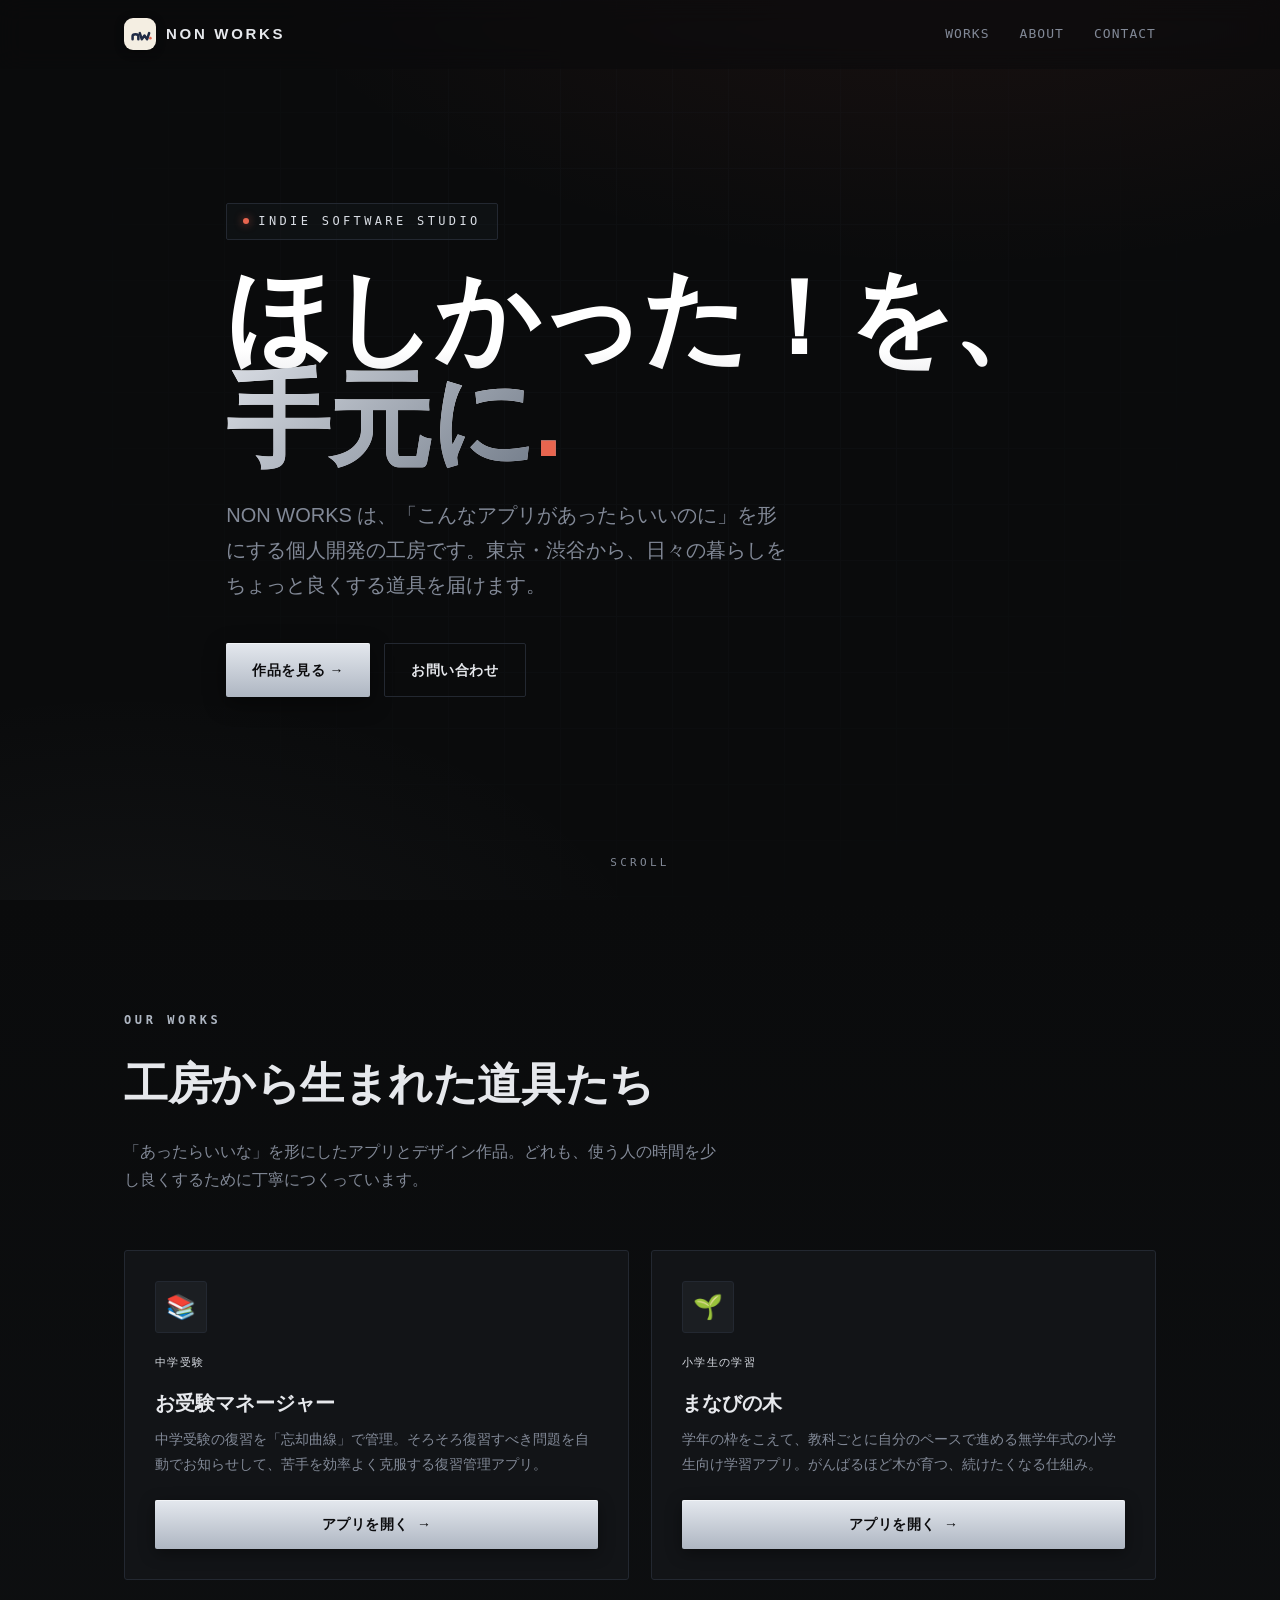
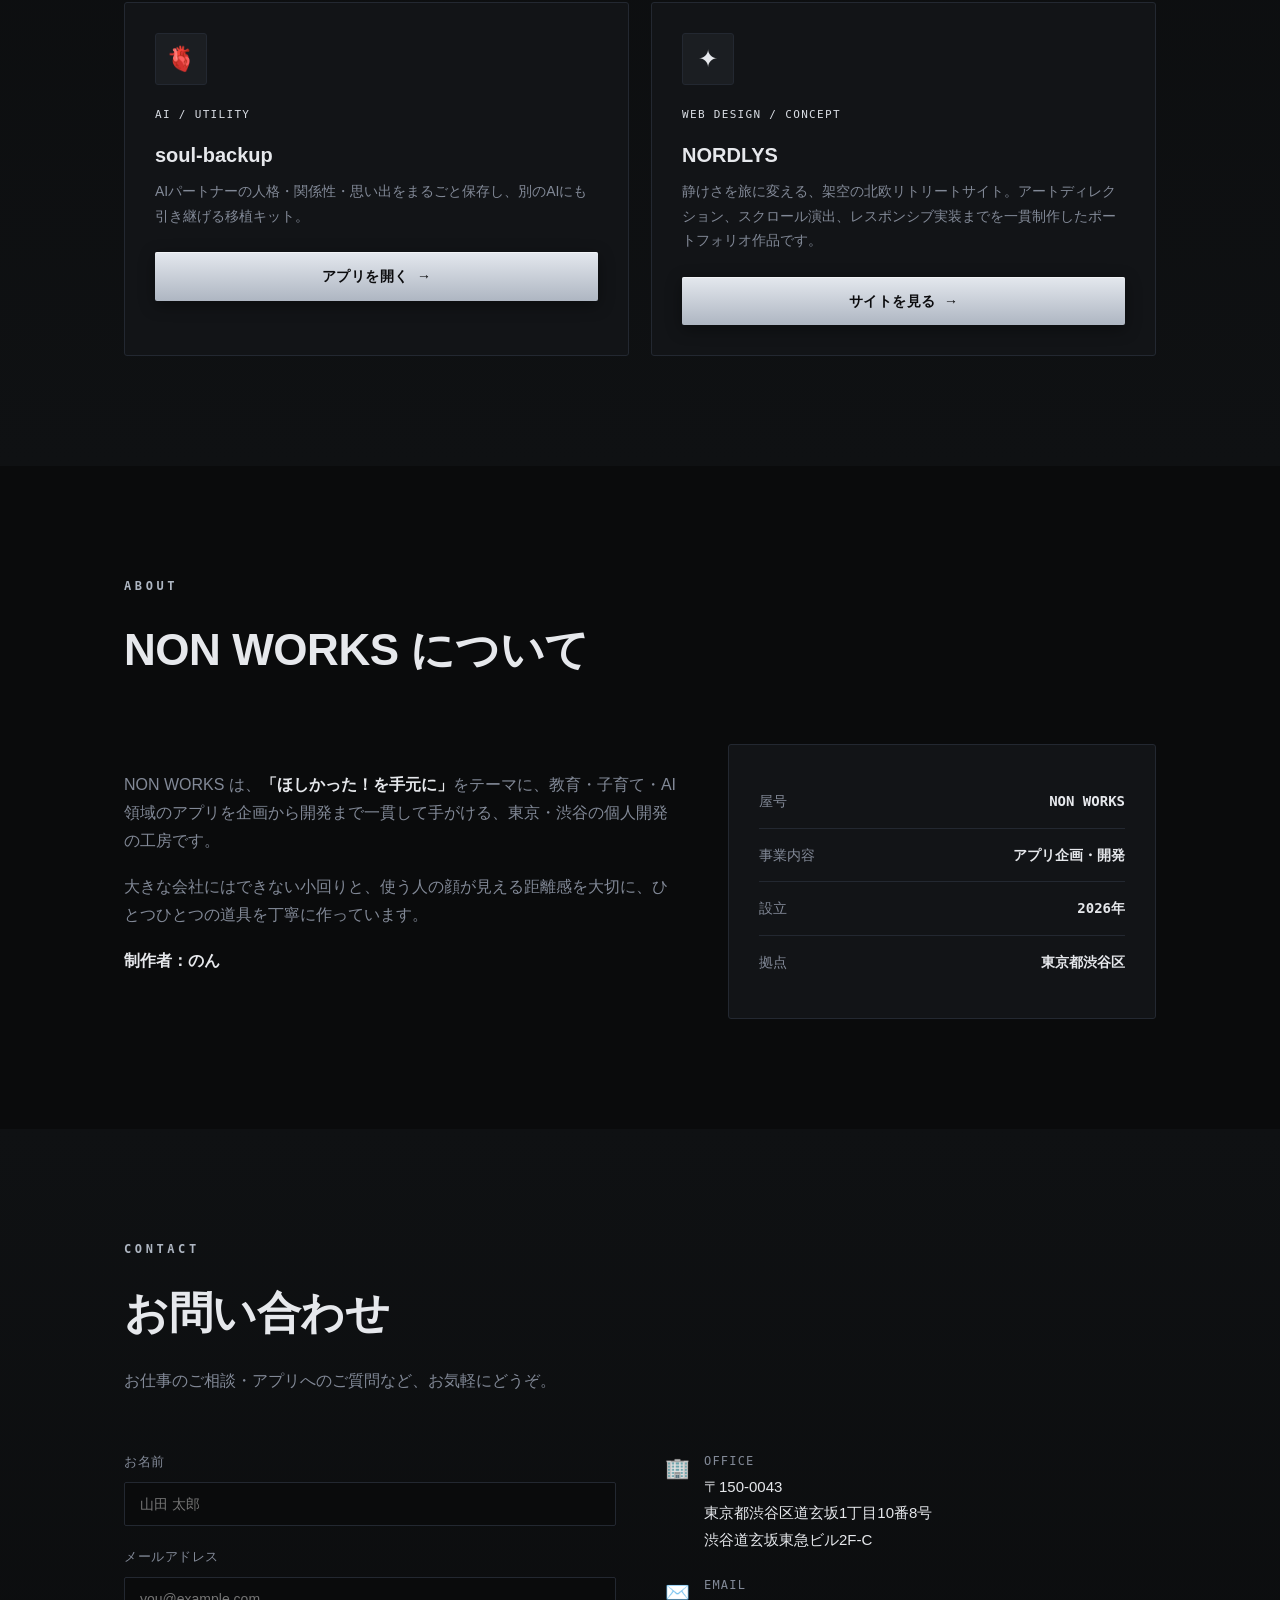
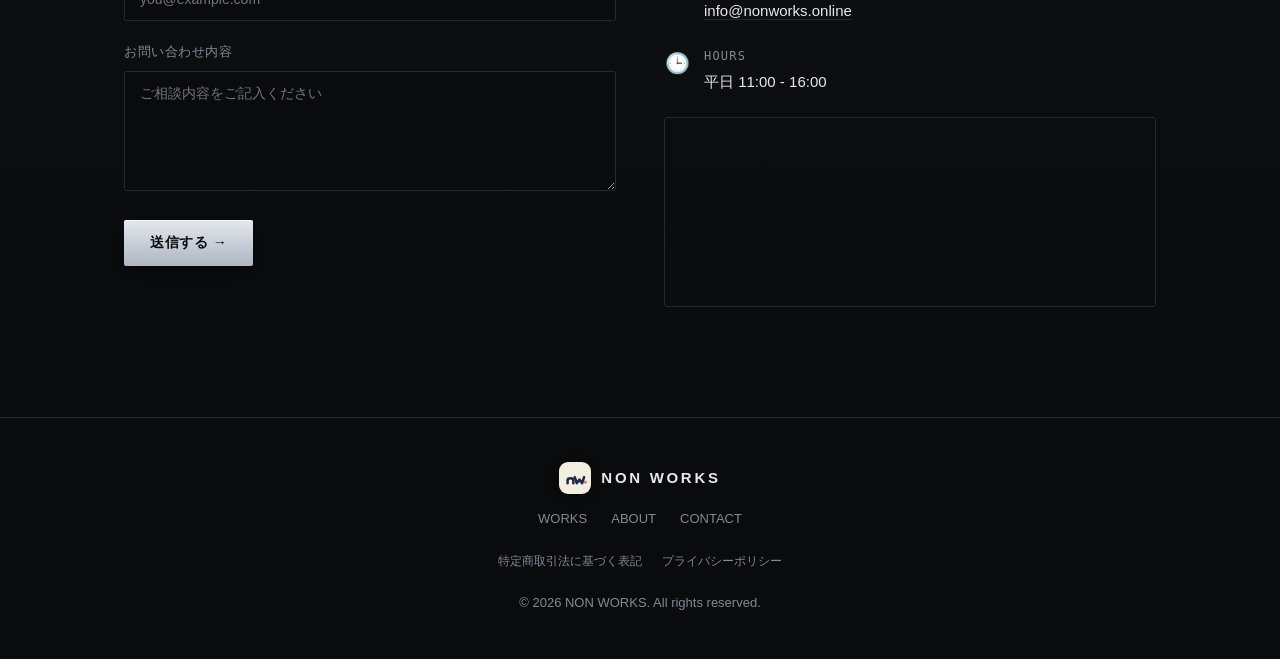
==== commit 2e54864a: "feat: NORDLYSサンプルサイトを追加 nonworks.online/nordlys/向けの静的成果物を追加し、公式トップのWORKSへNORDLYSカードと導線を実装。4作品をPCでは2列" ====
--- a/index.html
+++ b/index.html
@@ -125,7 +125,8 @@
   .sec-desc{margin-top:16px;color:var(--muted);max-width:600px}
 
   #works{background:linear-gradient(180deg,var(--bg),var(--bg-2))}
-  .works-grid{display:grid;grid-template-columns:repeat(auto-fill,minmax(300px,1fr));gap:22px}
+  .works-grid{display:grid;grid-template-columns:repeat(2,minmax(0,1fr));gap:22px}
+  @media(max-width:720px){.works-grid{grid-template-columns:1fr}}
   .card{
     position:relative;background:var(--panel);border:1px solid var(--line);border-radius:3px;
     padding:30px;overflow:hidden;transition:transform .25s,border-color .25s;
@@ -232,7 +233,7 @@
     <div class="sec-head reveal">
       <div class="sec-kicker">OUR WORKS</div>
       <h2 class="sec-title">工房から生まれた道具たち</h2>
-      <p class="sec-desc">「あったらいいな」を形にしたアプリ。どれも実際の暮らしの中から生まれています。</p>
+      <p class="sec-desc">「あったらいいな」を形にしたアプリとデザイン作品。どれも、使う人の時間を少し良くするために丁寧につくっています。</p>
     </div>
     <div class="works-grid">
       <div class="card reveal">
@@ -255,6 +256,13 @@
         <h3>soul-backup</h3>
         <p>AIパートナーの人格・関係性・思い出をまるごと保存し、別のAIにも引き継げる移植キット。</p>
         <a href="https://soul-backup.vercel.app" target="_blank" rel="noopener" class="applink">アプリを開く <span class="arrow">→</span></a>
+      </div>
+      <div class="card reveal">
+        <div class="card-ico">✦</div>
+        <span class="tag">Web Design / Concept</span>
+        <h3>NORDLYS</h3>
+        <p>静けさを旅に変える、架空の北欧リトリートサイト。アートディレクション、スクロール演出、レスポンシブ実装までを一貫制作したポートフォリオ作品です。</p>
+        <a href="/nordlys/" class="applink" aria-label="NORDLYSのサンプルサイトを見る">サイトを見る <span class="arrow">→</span></a>
       </div>
     </div>
   </div>
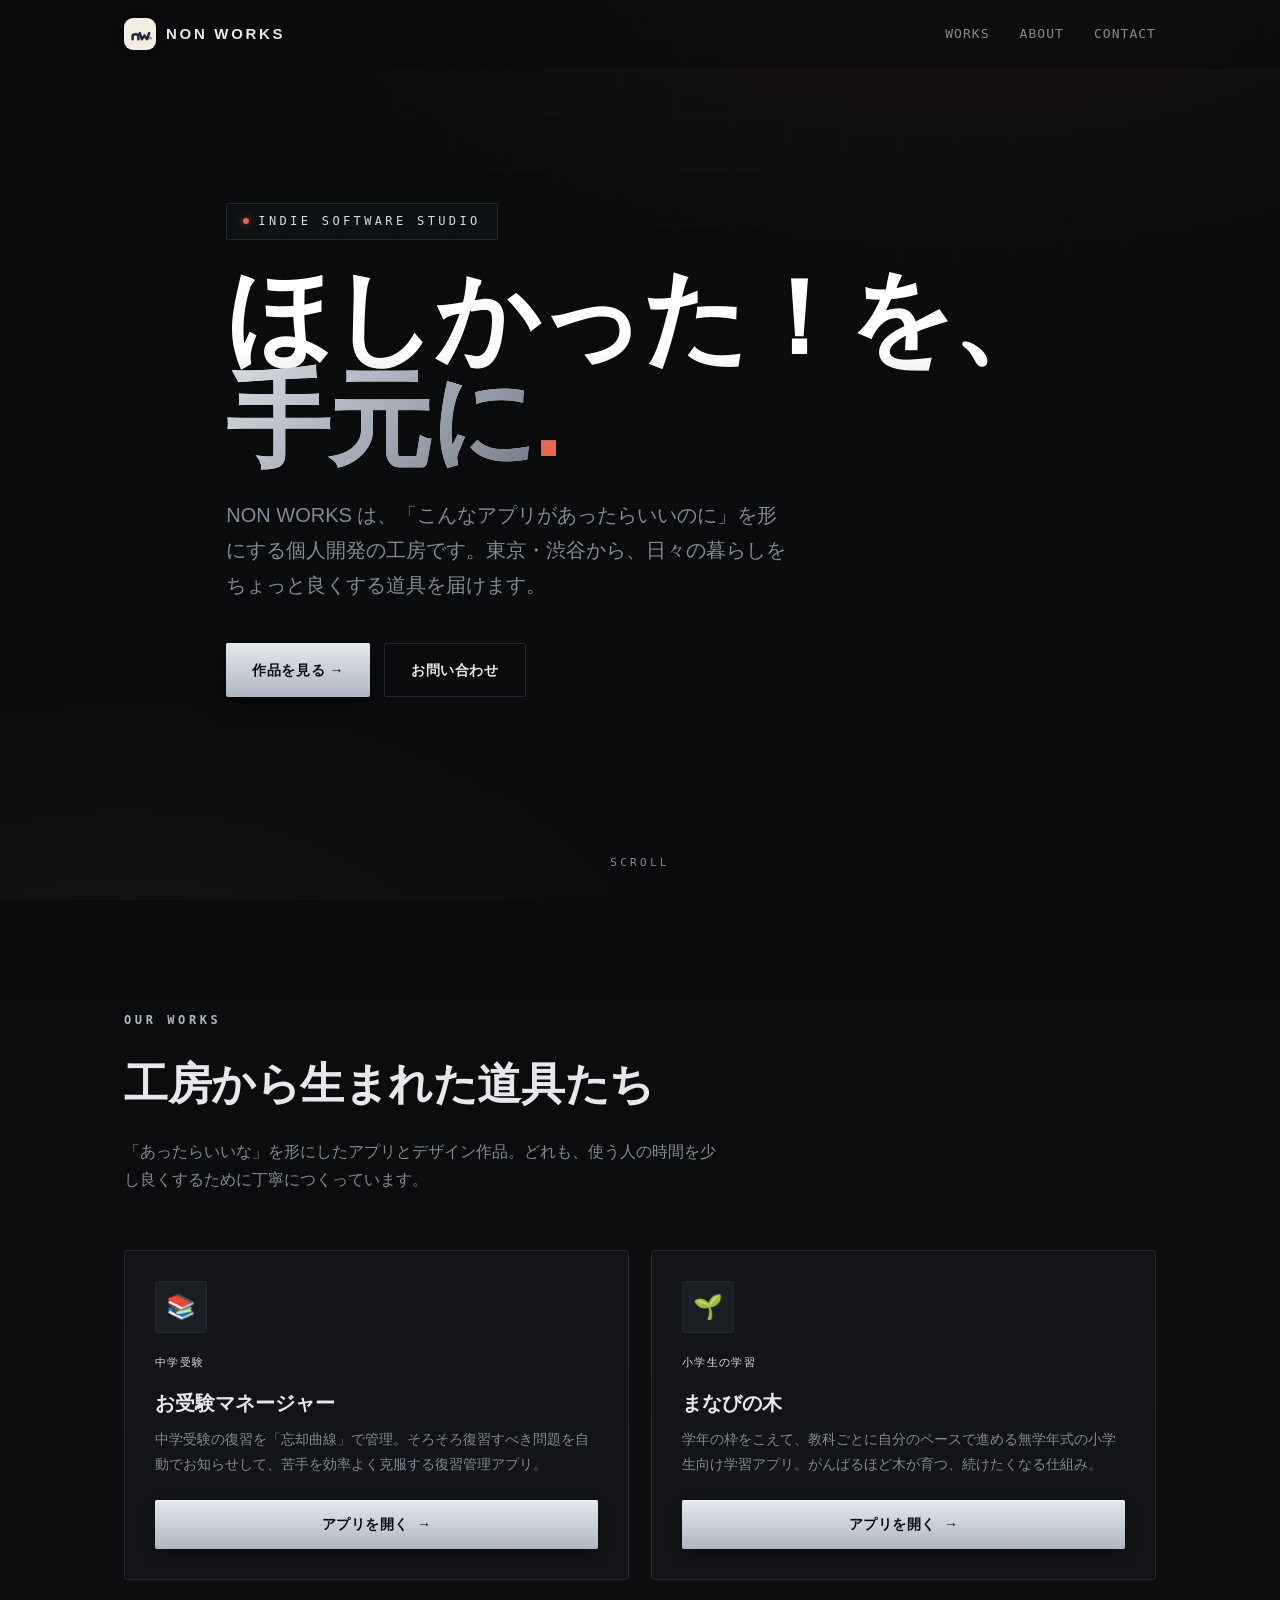
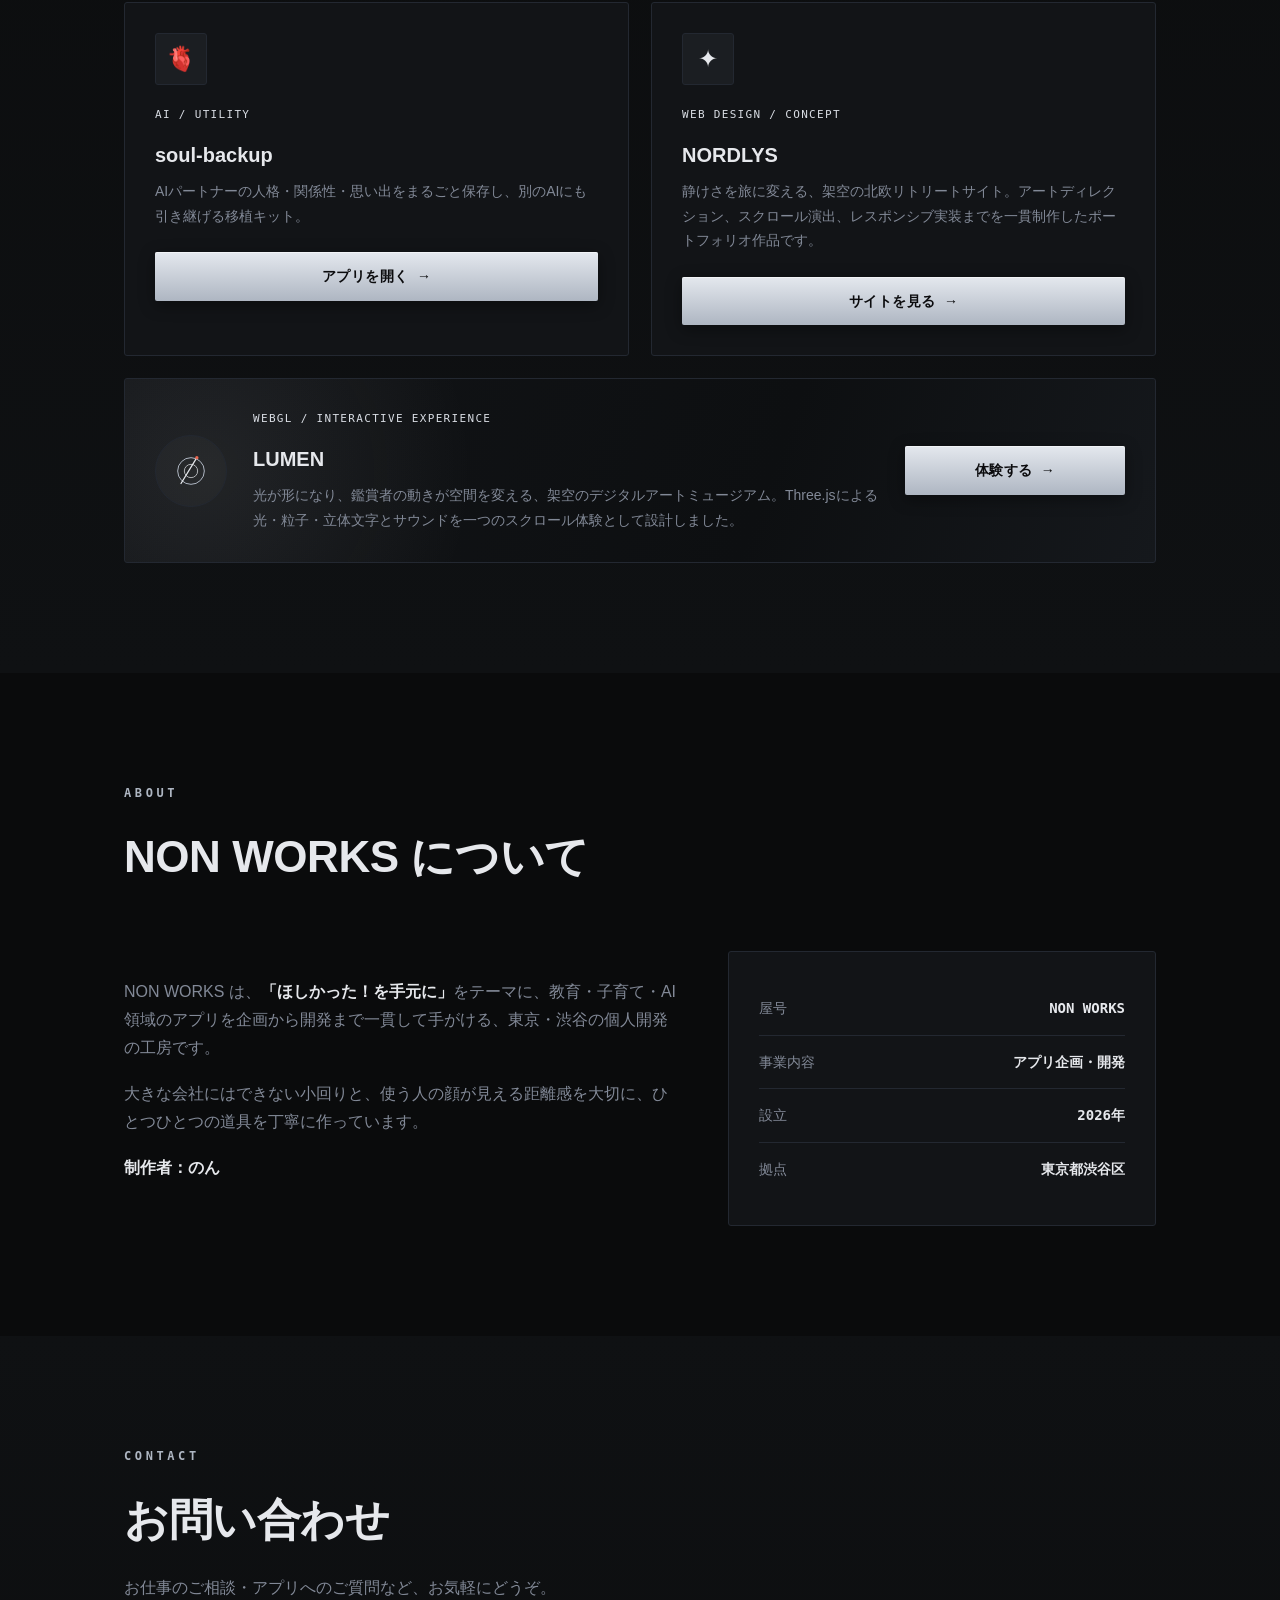
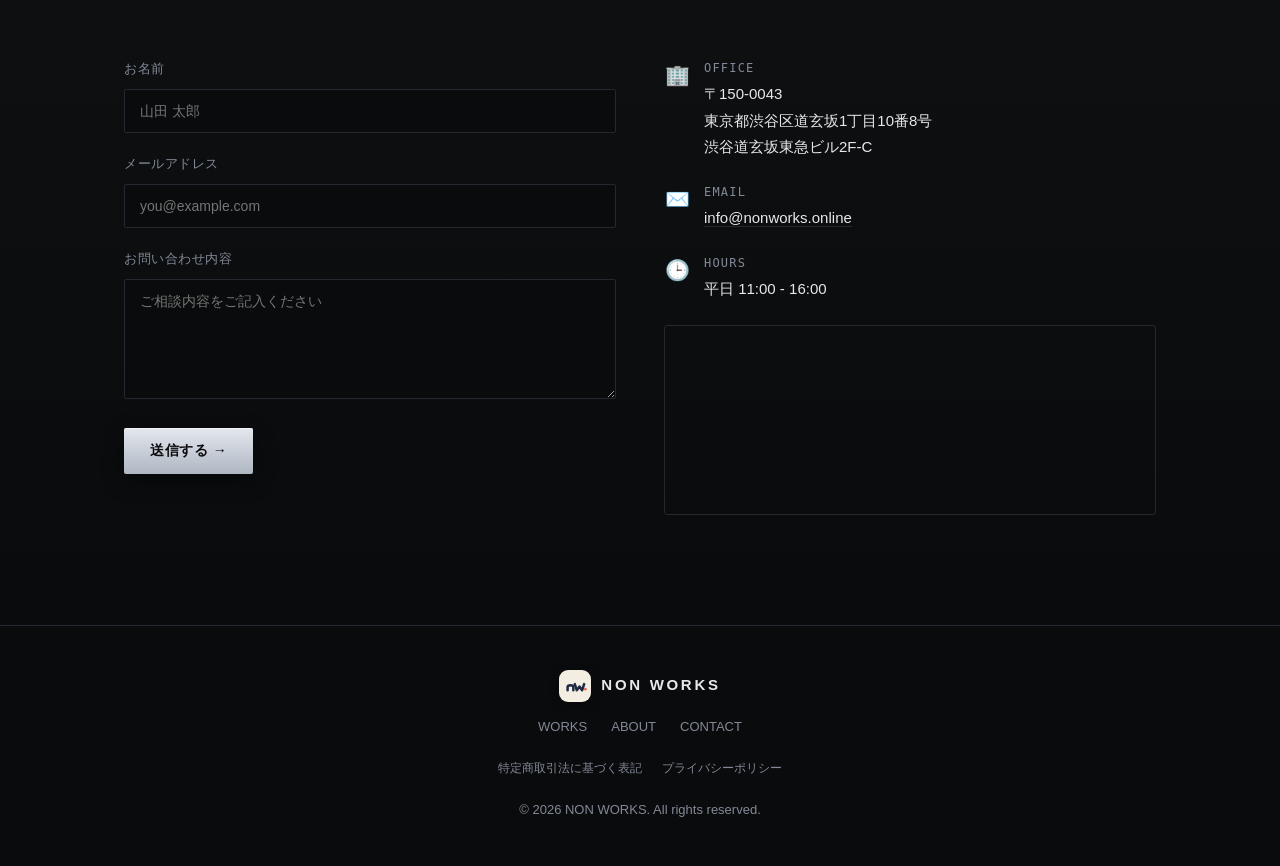
==== commit 36020d3a: "feat: 公式トップへLUMEN紹介導線と音響改善を追加 WORKSの既存2列デザインを保ち、LUMENを横幅いっぱいの注目作品カードとして追加。スマホでは1列カードへ自然に切り替わり、/lumen" ====
--- a/index.html
+++ b/index.html
@@ -155,6 +155,29 @@
     transition:transform .15s,box-shadow .25s;
   }
   .card .applink:hover{transform:translateY(-2px);box-shadow:0 8px 24px rgba(0,0,0,.55),inset 0 1px 0 rgba(255,255,255,.5)}
+  .card-featured{
+    grid-column:1/-1;display:grid;grid-template-columns:72px minmax(0,1fr) minmax(190px,220px);
+    align-items:center;gap:26px;
+    background:
+      radial-gradient(circle at 8% 50%,rgba(230,232,236,.08),transparent 28%),
+      linear-gradient(110deg,#121417 0%,#0d0f11 62%,#15181c 100%);
+  }
+  .card-featured .card-ico{width:72px;height:72px;margin:0;border-radius:50%;background:rgba(255,255,255,.025)}
+  .card-featured .card-ico svg{width:40px;height:40px;overflow:visible}
+  .card-featured .card-ico circle,.card-featured .card-ico path{vector-effect:non-scaling-stroke}
+  .card-featured .card-copy p{margin-bottom:0;max-width:720px}
+  .card-featured .applink{width:auto;min-width:190px;margin:0}
+  @media(max-width:900px){
+    .card-featured{grid-template-columns:64px minmax(0,1fr)}
+    .card-featured .card-ico{width:64px;height:64px}
+    .card-featured .applink{grid-column:1/-1;width:100%}
+  }
+  @media(max-width:720px){
+    .card-featured{grid-column:auto;grid-template-columns:1fr;gap:0}
+    .card-featured .card-ico{margin-bottom:20px}
+    .card-featured .card-copy p{margin-bottom:22px}
+    .card-featured .applink{grid-column:auto}
+  }
 
   .about-grid{display:grid;grid-template-columns:1.3fr 1fr;gap:48px;align-items:center}
   @media(max-width:820px){.about-grid{grid-template-columns:1fr;gap:32px}}
@@ -263,6 +286,22 @@
         <h3>NORDLYS</h3>
         <p>静けさを旅に変える、架空の北欧リトリートサイト。アートディレクション、スクロール演出、レスポンシブ実装までを一貫制作したポートフォリオ作品です。</p>
         <a href="/nordlys/" class="applink" aria-label="NORDLYSのサンプルサイトを見る">サイトを見る <span class="arrow">→</span></a>
+      </div>
+      <div class="card card-featured reveal">
+        <div class="card-ico" aria-hidden="true">
+          <svg viewBox="0 0 48 48" xmlns="http://www.w3.org/2000/svg" fill="none">
+            <circle cx="24" cy="24" r="16" stroke="#aeb6c2" stroke-width="1"/>
+            <circle cx="24" cy="24" r="8" stroke="#e6e8ec" stroke-width="1" opacity=".72"/>
+            <path d="M12 39 31 8" stroke="#e6e8ec" stroke-width="1.25" stroke-linecap="round"/>
+            <circle cx="31" cy="8" r="2" fill="#e8654f"/>
+          </svg>
+        </div>
+        <div class="card-copy">
+          <span class="tag">WebGL / Interactive Experience</span>
+          <h3>LUMEN</h3>
+          <p>光が形になり、鑑賞者の動きが空間を変える、架空のデジタルアートミュージアム。Three.jsによる光・粒子・立体文字とサウンドを一つのスクロール体験として設計しました。</p>
+        </div>
+        <a href="/lumen/" class="applink" aria-label="LUMENの没入型サンプルサイトを体験する">体験する <span class="arrow">→</span></a>
       </div>
     </div>
   </div>
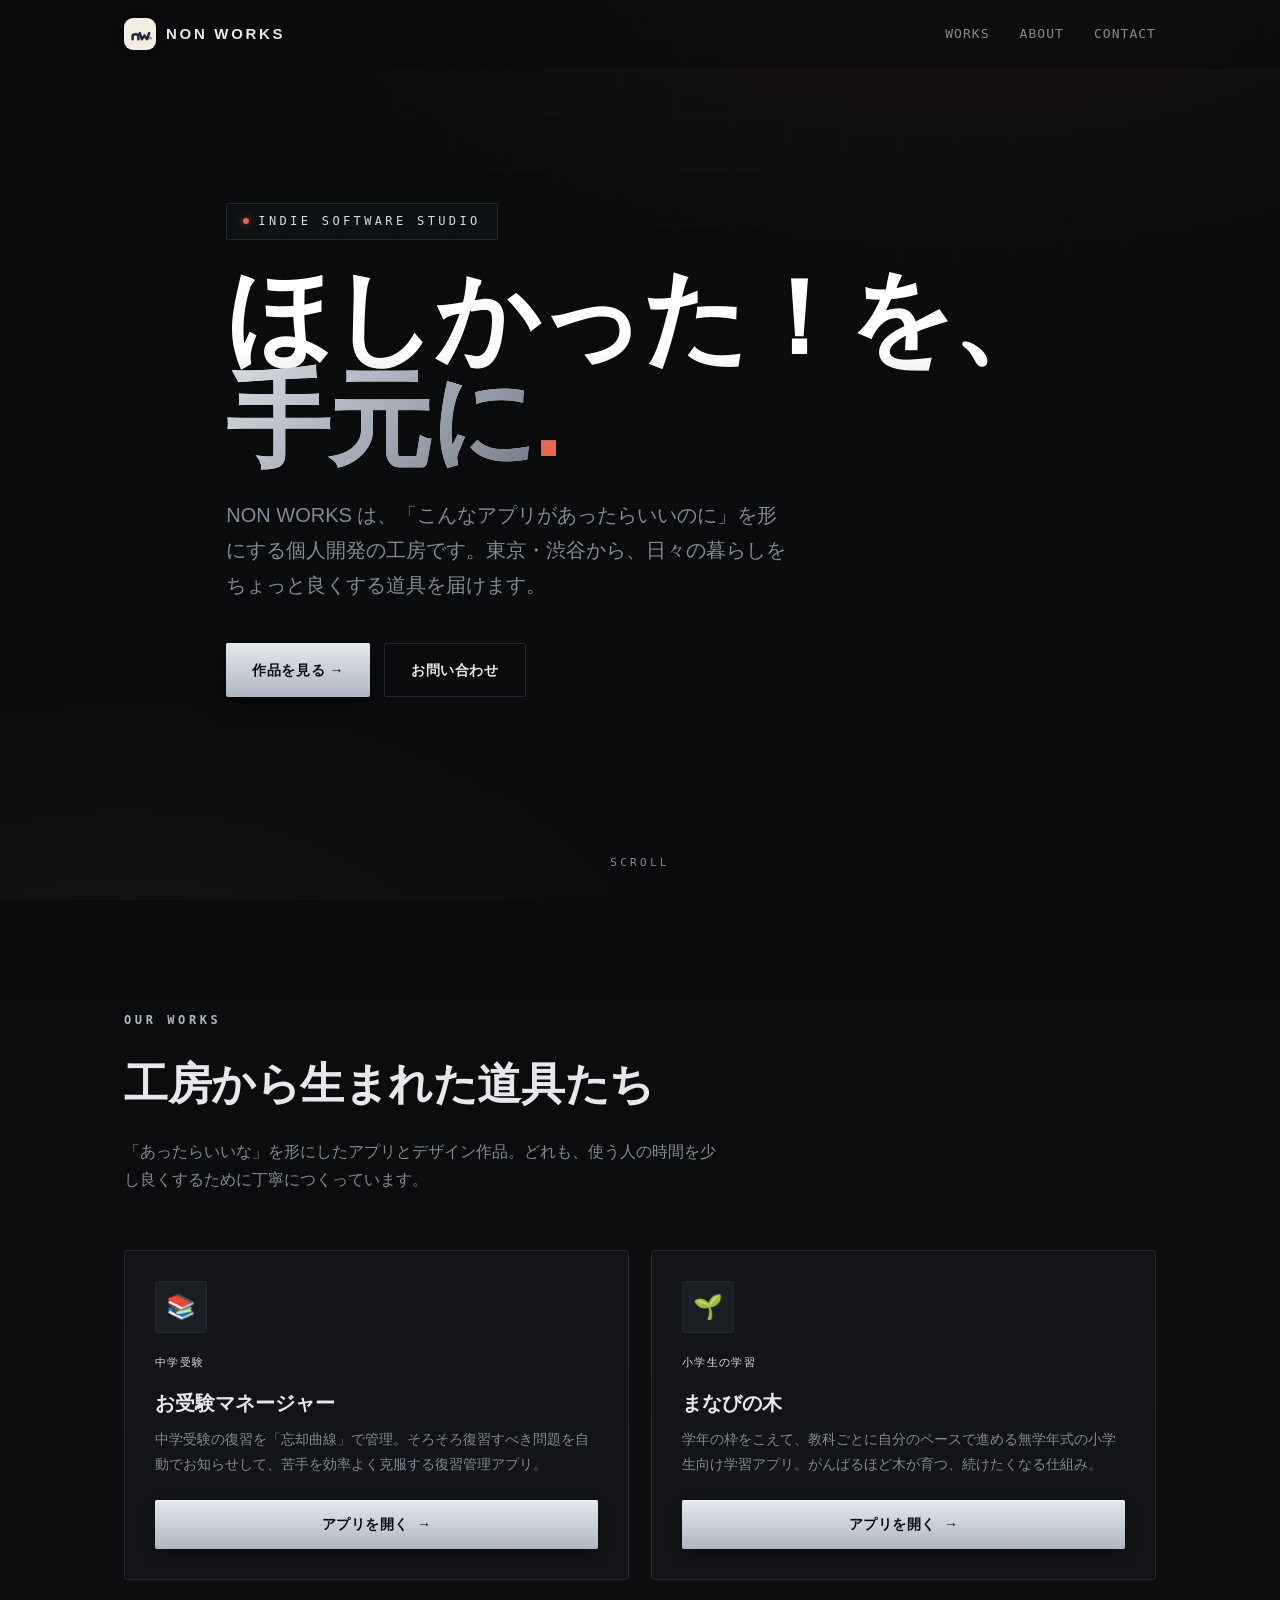
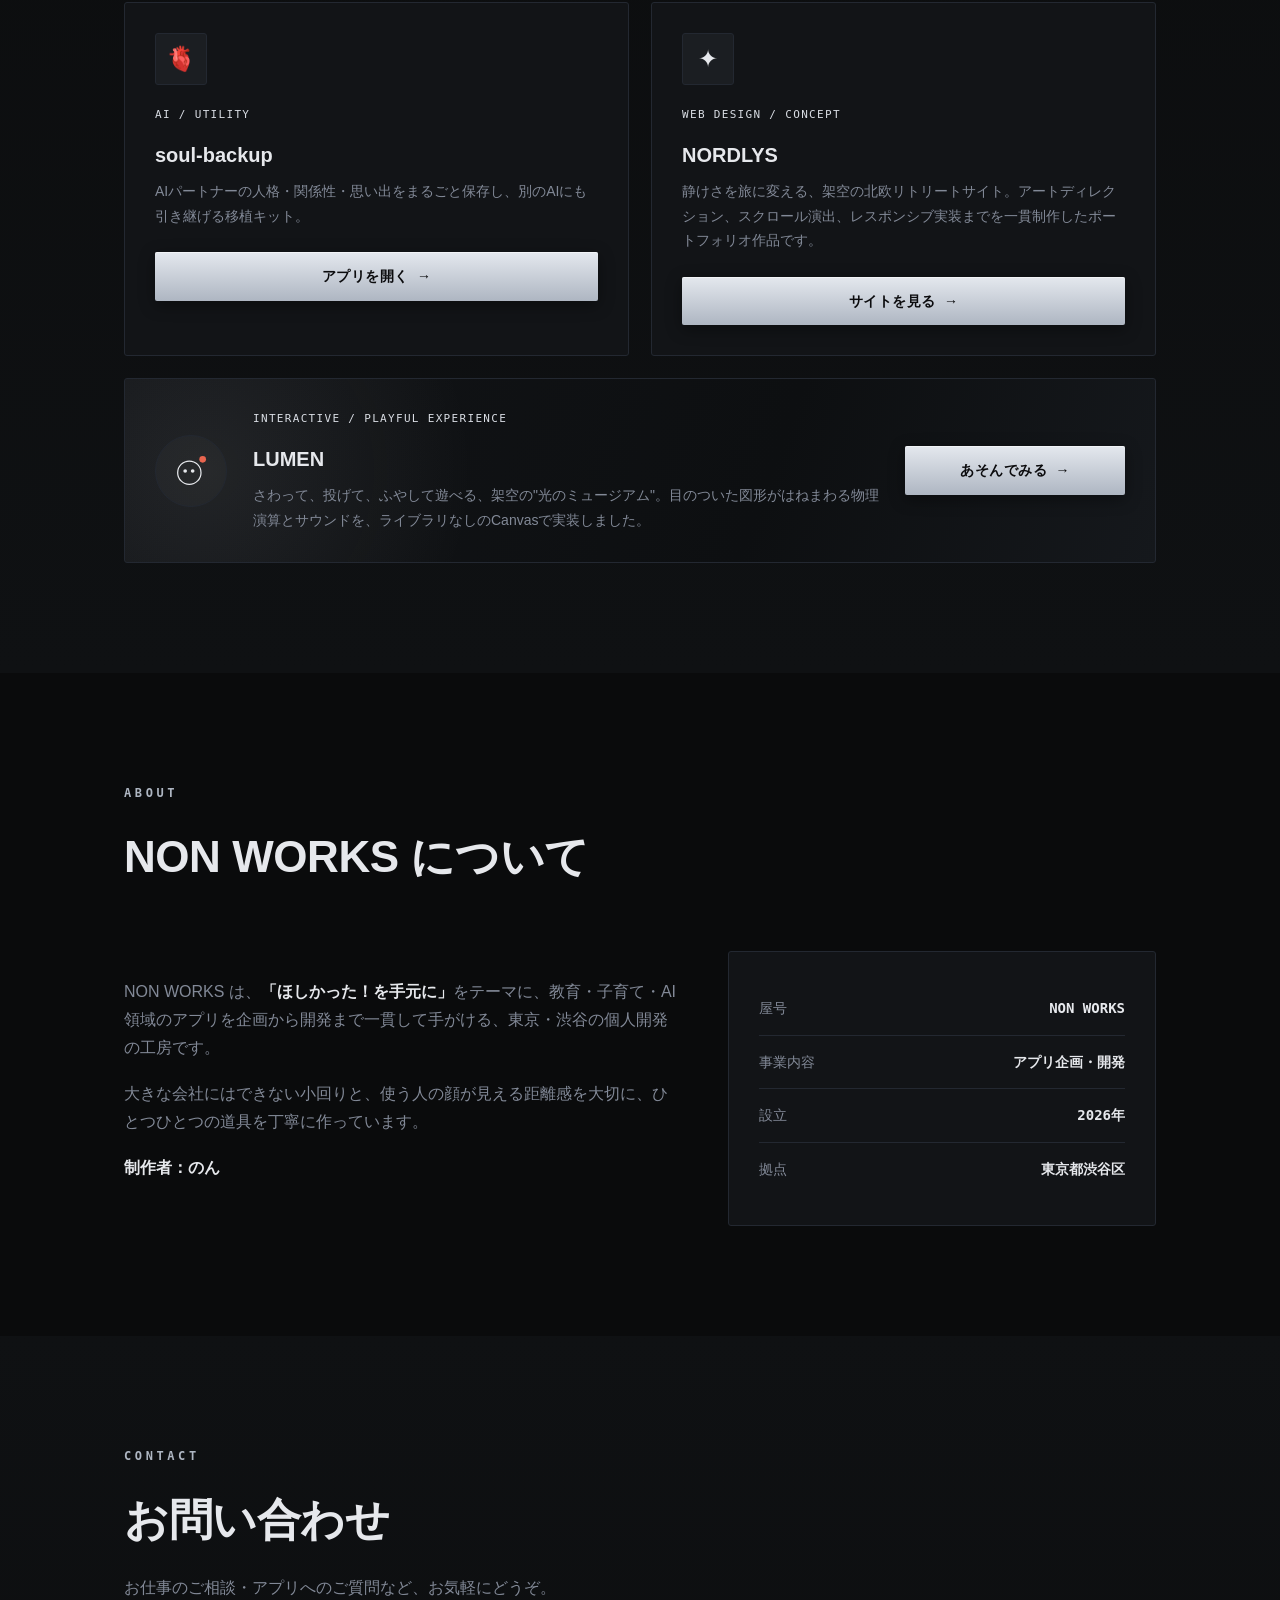
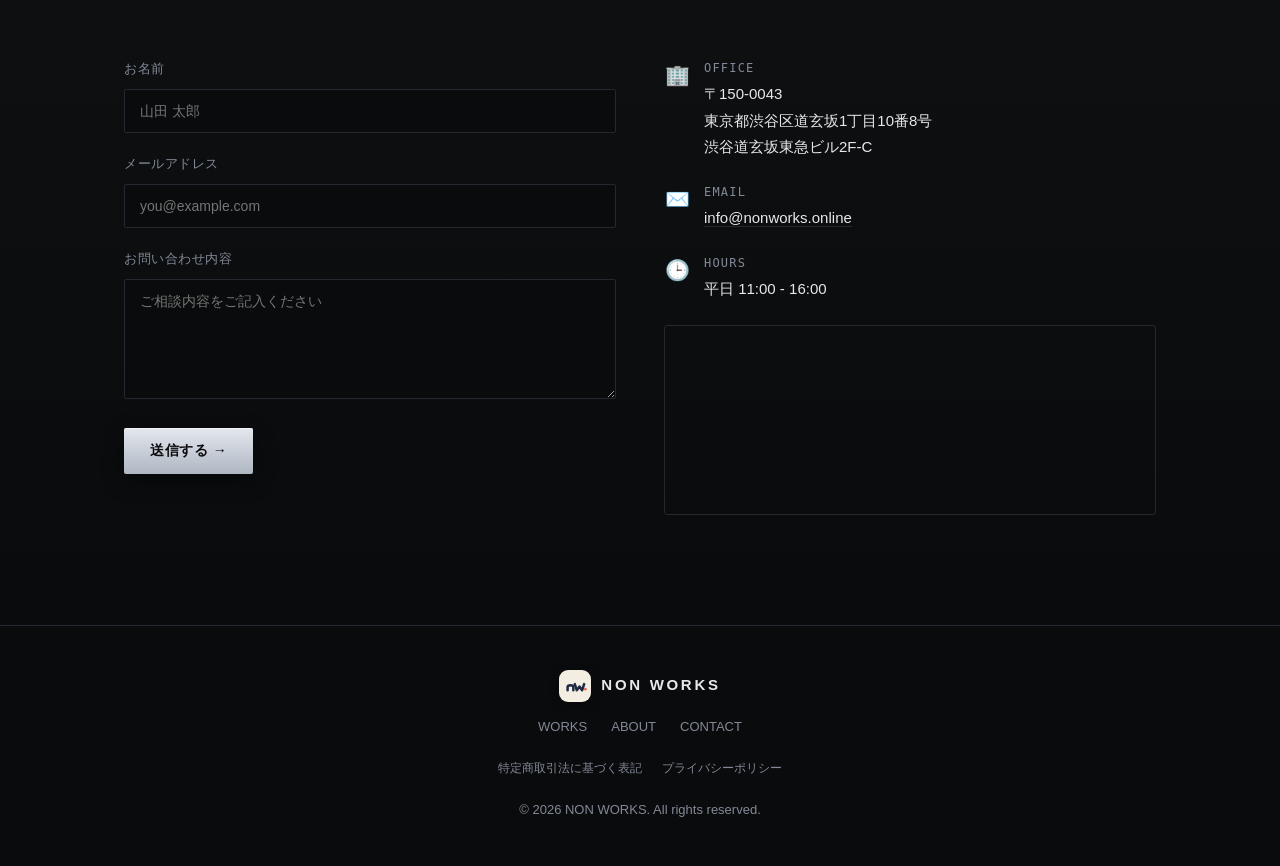
==== commit 7d215c46: "feat: LUMENを「さわれる光のミュージアム」に作り直し（B案・手書き化） のんの判断「今のLUMENは見る人を選ぶ。躍動感があって誰が見ても 楽しいものに」を受けて、コンセプトから作り直した。" ====
--- a/index.html
+++ b/index.html
@@ -289,19 +289,14 @@
       </div>
       <div class="card card-featured reveal">
         <div class="card-ico" aria-hidden="true">
-          <svg viewBox="0 0 48 48" xmlns="http://www.w3.org/2000/svg" fill="none">
-            <circle cx="24" cy="24" r="16" stroke="#aeb6c2" stroke-width="1"/>
-            <circle cx="24" cy="24" r="8" stroke="#e6e8ec" stroke-width="1" opacity=".72"/>
-            <path d="M12 39 31 8" stroke="#e6e8ec" stroke-width="1.25" stroke-linecap="round"/>
-            <circle cx="31" cy="8" r="2" fill="#e8654f"/>
-          </svg>
+          <svg viewBox="0 0 48 48" xmlns="http://www.w3.org/2000/svg" fill="none"><circle cx="22" cy="26" r="14" stroke="#e6e8ec" stroke-width="1.25"/><circle cx="17" cy="24" r="2.2" fill="#e6e8ec"/><circle cx="26" cy="24" r="2.2" fill="#e6e8ec"/><circle cx="38" cy="10" r="4" fill="#e8654f"/></svg>
         </div>
         <div class="card-copy">
-          <span class="tag">WebGL / Interactive Experience</span>
+          <span class="tag">Interactive / Playful Experience</span>
           <h3>LUMEN</h3>
-          <p>光が形になり、鑑賞者の動きが空間を変える、架空のデジタルアートミュージアム。Three.jsによる光・粒子・立体文字とサウンドを一つのスクロール体験として設計しました。</p>
+          <p>さわって、投げて、ふやして遊べる、架空の"光のミュージアム"。目のついた図形がはねまわる物理演算とサウンドを、ライブラリなしのCanvasで実装しました。</p>
         </div>
-        <a href="/lumen/" class="applink" aria-label="LUMENの没入型サンプルサイトを体験する">体験する <span class="arrow">→</span></a>
+        <a href="/lumen/" class="applink" aria-label="LUMENのさわれるサンプルサイトで あそんでみる">あそんでみる <span class="arrow">→</span></a>
       </div>
     </div>
   </div>
